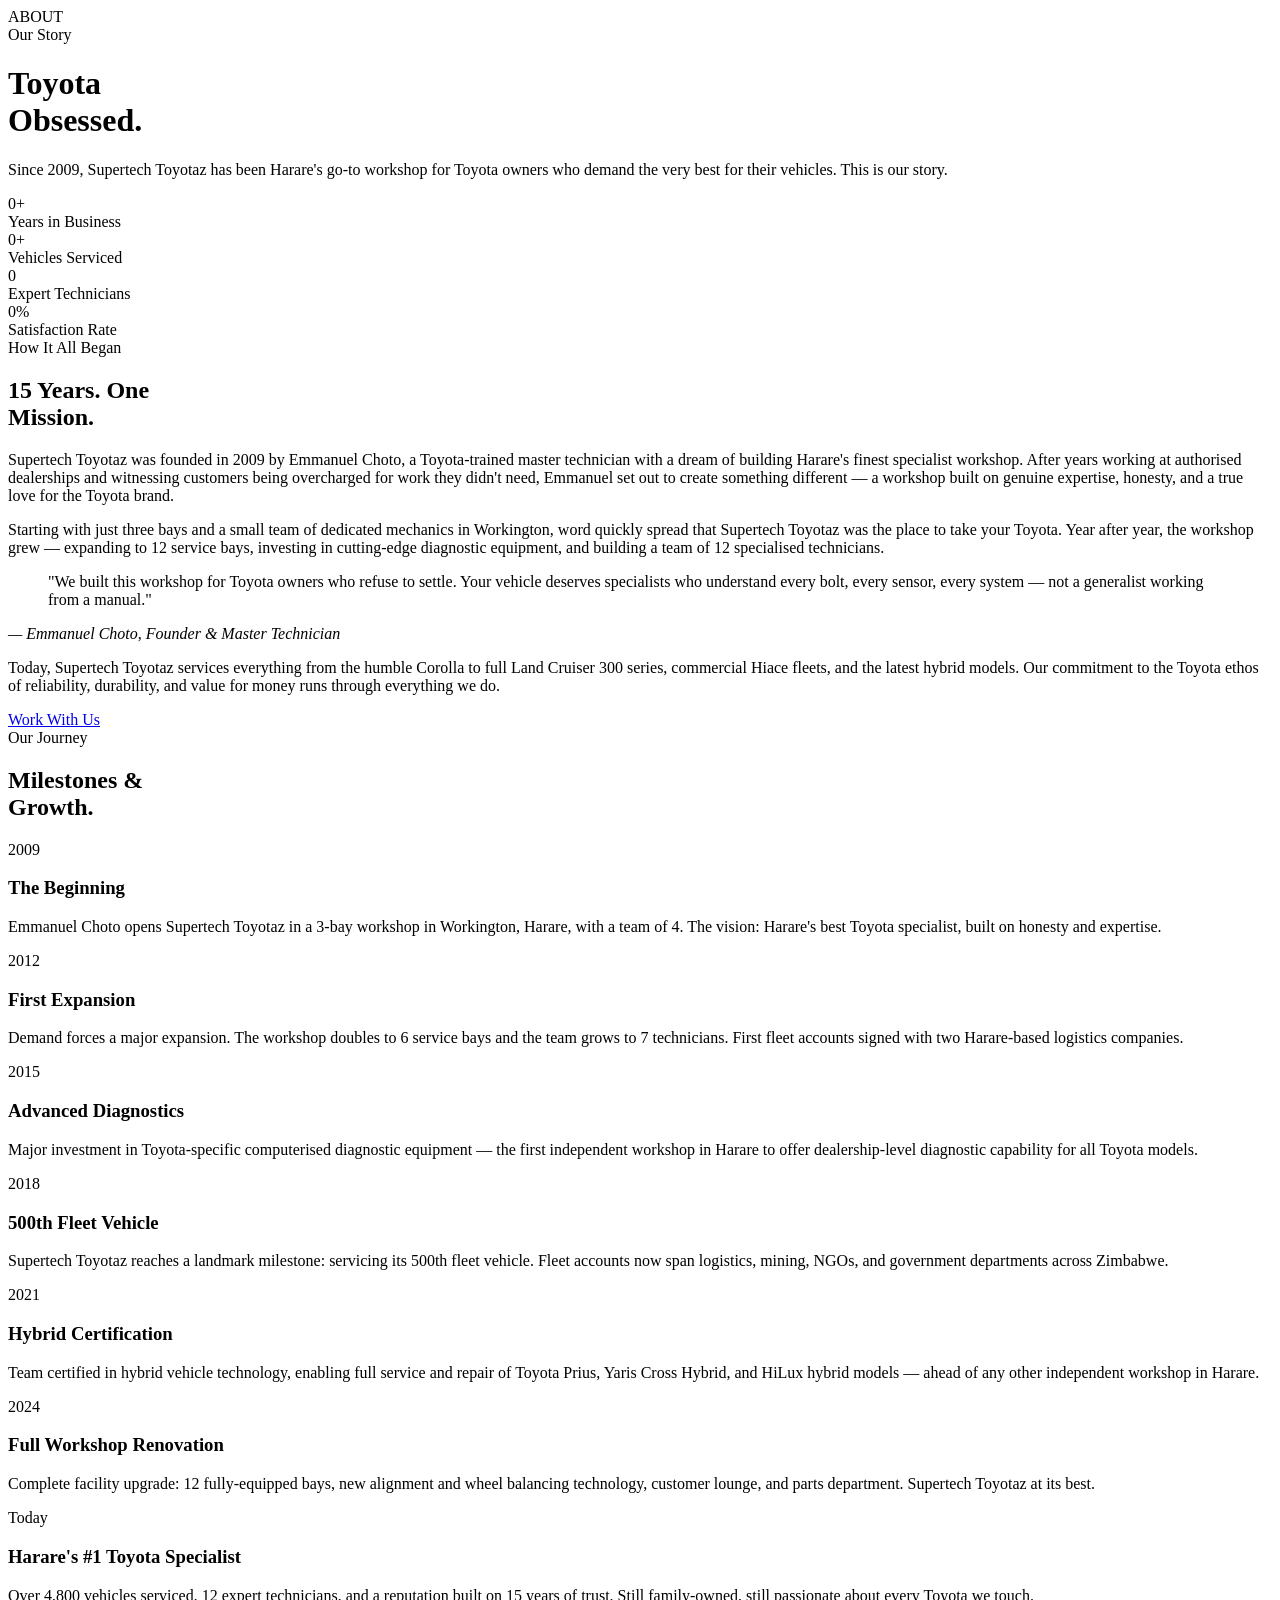
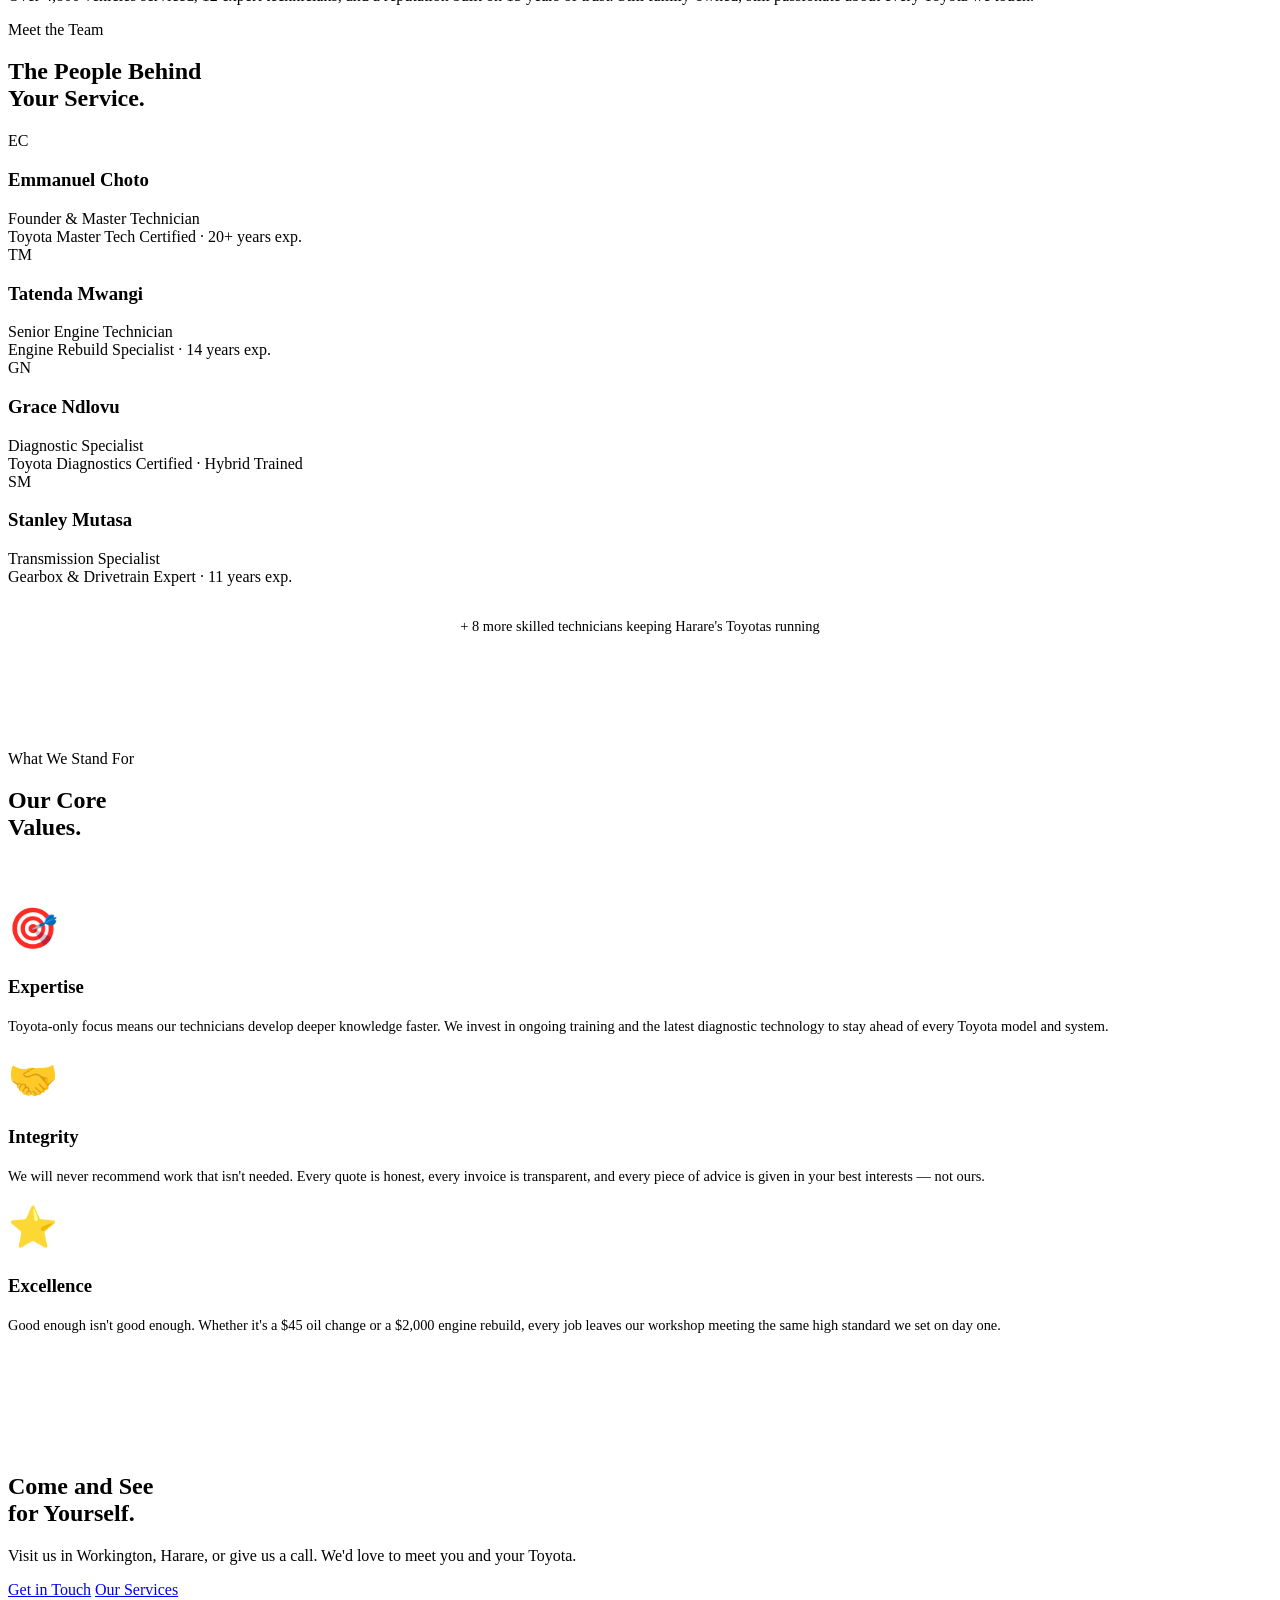
==== about.html @ 41be7090 "feat: Creating the about section" ====
<!DOCTYPE html>
<html lang="en">
<head>
  <meta charset="UTF-8" />
  <meta name="viewport" content="width=device-width, initial-scale=1.0" />
  <meta name="description" content="About Supertech Toyotaz — our story, team, and 15+ years of Toyota expertise in Harare, Zimbabwe." />
  <title>About Us | Supertech Toyotaz — Harare</title>
  <link rel="icon" href="data:image/svg+xml,<svg xmlns='http://www.w3.org/2000/svg' viewBox='0 0 100 100'><text y='.9em' font-size='90'>🔧</text></svg>" />
  <link rel="stylesheet" href="css/global.css" />
  <link rel="stylesheet" href="css/pages.css" />
</head>
<body class="noise">

  <!-- ===== PAGE HERO ===== -->
  <div class="page-hero">
    <div class="bg-text">ABOUT</div>
    <div class="section-label" data-reveal="left"><span>Our Story</span></div>
    <h1 class="h1" data-reveal="up">
      Toyota<br>
      <span style="color:var(--red)">Obsessed.</span>
    </h1>
    <p data-reveal="up" class="delay-2">
      Since 2009, Supertech Toyotaz has been Harare's go-to workshop for Toyota owners who demand the very best for their vehicles. This is our story.
    </p>
  </div>

  <!-- ===== STATS ===== -->
  <section class="stats-section">
    <div class="stats-inner">
      <div class="stat-item" data-reveal="up">
        <div class="number"><span data-count="15">0</span>+</div>
        <div class="label">Years in Business</div>
      </div>
      <div class="stat-item" data-reveal="up" class="delay-1">
        <div class="number"><span data-count="4800">0</span>+</div>
        <div class="label">Vehicles Serviced</div>
      </div>
      <div class="stat-item" data-reveal="up" class="delay-2">
        <div class="number"><span data-count="12">0</span></div>
        <div class="label">Expert Technicians</div>
      </div>
      <div class="stat-item" data-reveal="up" class="delay-3">
        <div class="number"><span data-count="98">0</span>%</div>
        <div class="label">Satisfaction Rate</div>
      </div>
    </div>
  </section>

  <!-- ===== STORY ===== -->
  <section class="story-section">
    <div class="section-label" data-reveal="left"><span>How It All Began</span></div>

    <div class="story-layout">
      <div class="story-visual" data-reveal="scale">
        <div class="story-img-main"></div>
        <div class="story-img-accent"></div>
      </div>

      <div class="story-text">
        <h2 class="h2" data-reveal="up">15 Years. One<br><span style="color:var(--red)">Mission.</span></h2>
        <p data-reveal="up">
          Supertech Toyotaz was founded in 2009 by Emmanuel Choto, a Toyota-trained master technician with a dream of building Harare's finest specialist workshop. After years working at authorised dealerships and witnessing customers being overcharged for work they didn't need, Emmanuel set out to create something different — a workshop built on genuine expertise, honesty, and a true love for the Toyota brand.
        </p>
        <p data-reveal="up" class="delay-1">
          Starting with just three bays and a small team of dedicated mechanics in Workington, word quickly spread that Supertech Toyotaz was the place to take your Toyota. Year after year, the workshop grew — expanding to 12 service bays, investing in cutting-edge diagnostic equipment, and building a team of 12 specialised technicians.
        </p>

        <div class="story-quote" data-reveal="left">
          <blockquote>
            "We built this workshop for Toyota owners who refuse to settle. Your vehicle deserves specialists who understand every bolt, every sensor, every system — not a generalist working from a manual."
          </blockquote>
          <cite>— Emmanuel Choto, Founder & Master Technician</cite>
        </div>

        <p data-reveal="up">
          Today, Supertech Toyotaz services everything from the humble Corolla to full Land Cruiser 300 series, commercial Hiace fleets, and the latest hybrid models. Our commitment to the Toyota ethos of reliability, durability, and value for money runs through everything we do.
        </p>
        <a href="contact.html" class="btn btn-primary btn-arrow" data-reveal="up" style="margin-top:1rem">Work With Us</a>
      </div>
    </div>
  </section>

  <!-- ===== TIMELINE ===== -->
  <section class="timeline-section">
    <div class="timeline-inner">
      <div class="section-label" data-reveal="left"><span>Our Journey</span></div>
      <h2 class="h2" data-reveal="up">Milestones &<br><span style="color:var(--red)">Growth.</span></h2>

      <div class="timeline">
        <div class="timeline-item">
          <div class="timeline-year">2009</div>
          <h3>The Beginning</h3>
          <p>Emmanuel Choto opens Supertech Toyotaz in a 3-bay workshop in Workington, Harare, with a team of 4. The vision: Harare's best Toyota specialist, built on honesty and expertise.</p>
        </div>
        <div class="timeline-item">
          <div class="timeline-year">2012</div>
          <h3>First Expansion</h3>
          <p>Demand forces a major expansion. The workshop doubles to 6 service bays and the team grows to 7 technicians. First fleet accounts signed with two Harare-based logistics companies.</p>
        </div>
        <div class="timeline-item">
          <div class="timeline-year">2015</div>
          <h3>Advanced Diagnostics</h3>
          <p>Major investment in Toyota-specific computerised diagnostic equipment — the first independent workshop in Harare to offer dealership-level diagnostic capability for all Toyota models.</p>
        </div>
        <div class="timeline-item">
          <div class="timeline-year">2018</div>
          <h3>500th Fleet Vehicle</h3>
          <p>Supertech Toyotaz reaches a landmark milestone: servicing its 500th fleet vehicle. Fleet accounts now span logistics, mining, NGOs, and government departments across Zimbabwe.</p>
        </div>
        <div class="timeline-item">
          <div class="timeline-year">2021</div>
          <h3>Hybrid Certification</h3>
          <p>Team certified in hybrid vehicle technology, enabling full service and repair of Toyota Prius, Yaris Cross Hybrid, and HiLux hybrid models — ahead of any other independent workshop in Harare.</p>
        </div>
        <div class="timeline-item">
          <div class="timeline-year">2024</div>
          <h3>Full Workshop Renovation</h3>
          <p>Complete facility upgrade: 12 fully-equipped bays, new alignment and wheel balancing technology, customer lounge, and parts department. Supertech Toyotaz at its best.</p>
        </div>
        <div class="timeline-item">
          <div class="timeline-year">Today</div>
          <h3>Harare's #1 Toyota Specialist</h3>
          <p>Over 4,800 vehicles serviced, 12 expert technicians, and a reputation built on 15 years of trust. Still family-owned, still passionate about every Toyota we touch.</p>
        </div>
      </div>
    </div>
  </section>

  <!-- ===== TEAM ===== -->
  <section class="team-section">
    <div class="section-label" data-reveal="left"><span>Meet the Team</span></div>
    <h2 class="h2" data-reveal="up">The People Behind<br><span style="color:var(--red)">Your Service.</span></h2>

    <div class="team-grid">
      <div class="team-card" data-reveal="up">
        <div class="team-photo">
          <div class="team-placeholder">EC</div>
        </div>
        <div class="team-info">
          <h3>Emmanuel Choto</h3>
          <div class="role">Founder & Master Technician</div>
          <div class="certs">Toyota Master Tech Certified · 20+ years exp.</div>
        </div>
      </div>
      <div class="team-card" data-reveal="up" class="delay-1">
        <div class="team-photo">
          <div class="team-placeholder">TM</div>
        </div>
        <div class="team-info">
          <h3>Tatenda Mwangi</h3>
          <div class="role">Senior Engine Technician</div>
          <div class="certs">Engine Rebuild Specialist · 14 years exp.</div>
        </div>
      </div>
      <div class="team-card" data-reveal="up" class="delay-2">
        <div class="team-photo">
          <div class="team-placeholder">GN</div>
        </div>
        <div class="team-info">
          <h3>Grace Ndlovu</h3>
          <div class="role">Diagnostic Specialist</div>
          <div class="certs">Toyota Diagnostics Certified · Hybrid Trained</div>
        </div>
      </div>
      <div class="team-card" data-reveal="up" class="delay-3">
        <div class="team-photo">
          <div class="team-placeholder">SM</div>
        </div>
        <div class="team-info">
          <h3>Stanley Mutasa</h3>
          <div class="role">Transmission Specialist</div>
          <div class="certs">Gearbox & Drivetrain Expert · 11 years exp.</div>
        </div>
      </div>
    </div>
    <p style="color:var(--grey);text-align:center;margin-top:2rem;font-size:0.9rem">+ 8 more skilled technicians keeping Harare's Toyotas running</p>
  </section>

  <!-- ===== VALUES ===== -->
  <section style="background:var(--dark-2);padding:100px 0">
    <div style="max-width:var(--max-w);margin:0 auto;padding:0 var(--gutter)">
      <div class="section-label" data-reveal="left"><span>What We Stand For</span></div>
      <h2 class="h2" data-reveal="up">Our Core<br><span style="color:var(--red)">Values.</span></h2>
      <div class="grid-3" style="margin-top:4rem">
        <div class="card" data-reveal="up">
          <div style="font-size:2.5rem;margin-bottom:1.5rem">🎯</div>
          <h3 class="h3" style="margin-bottom:1rem">Expertise</h3>
          <p style="color:var(--grey);font-size:0.9rem;line-height:1.8">Toyota-only focus means our technicians develop deeper knowledge faster. We invest in ongoing training and the latest diagnostic technology to stay ahead of every Toyota model and system.</p>
        </div>
        <div class="card" data-reveal="up" class="delay-1">
          <div style="font-size:2.5rem;margin-bottom:1.5rem">🤝</div>
          <h3 class="h3" style="margin-bottom:1rem">Integrity</h3>
          <p style="color:var(--grey);font-size:0.9rem;line-height:1.8">We will never recommend work that isn't needed. Every quote is honest, every invoice is transparent, and every piece of advice is given in your best interests — not ours.</p>
        </div>
        <div class="card" data-reveal="up" class="delay-2">
          <div style="font-size:2.5rem;margin-bottom:1.5rem">⭐</div>
          <h3 class="h3" style="margin-bottom:1rem">Excellence</h3>
          <p style="color:var(--grey);font-size:0.9rem;line-height:1.8">Good enough isn't good enough. Whether it's a $45 oil change or a $2,000 engine rebuild, every job leaves our workshop meeting the same high standard we set on day one.</p>
        </div>
      </div>
    </div>
  </section>

  <!-- ===== CTA ===== -->
  <section class="cta-banner">
    <h2>Come and See<br>for Yourself.</h2>
    <p>Visit us in Workington, Harare, or give us a call. We'd love to meet you and your Toyota.</p>
    <div class="cta-btns">
      <a href="contact.html" class="btn btn-dark btn-arrow">Get in Touch</a>
      <a href="services.html" class="btn btn-outline">Our Services</a>
    </div>
  </section>

  <script src="js/global.js"></script>
  <script src="js/pages.js"></script>
  <script>document.addEventListener('DOMContentLoaded', () => STPAGES.initAboutPage());</script>
</body>
</html>
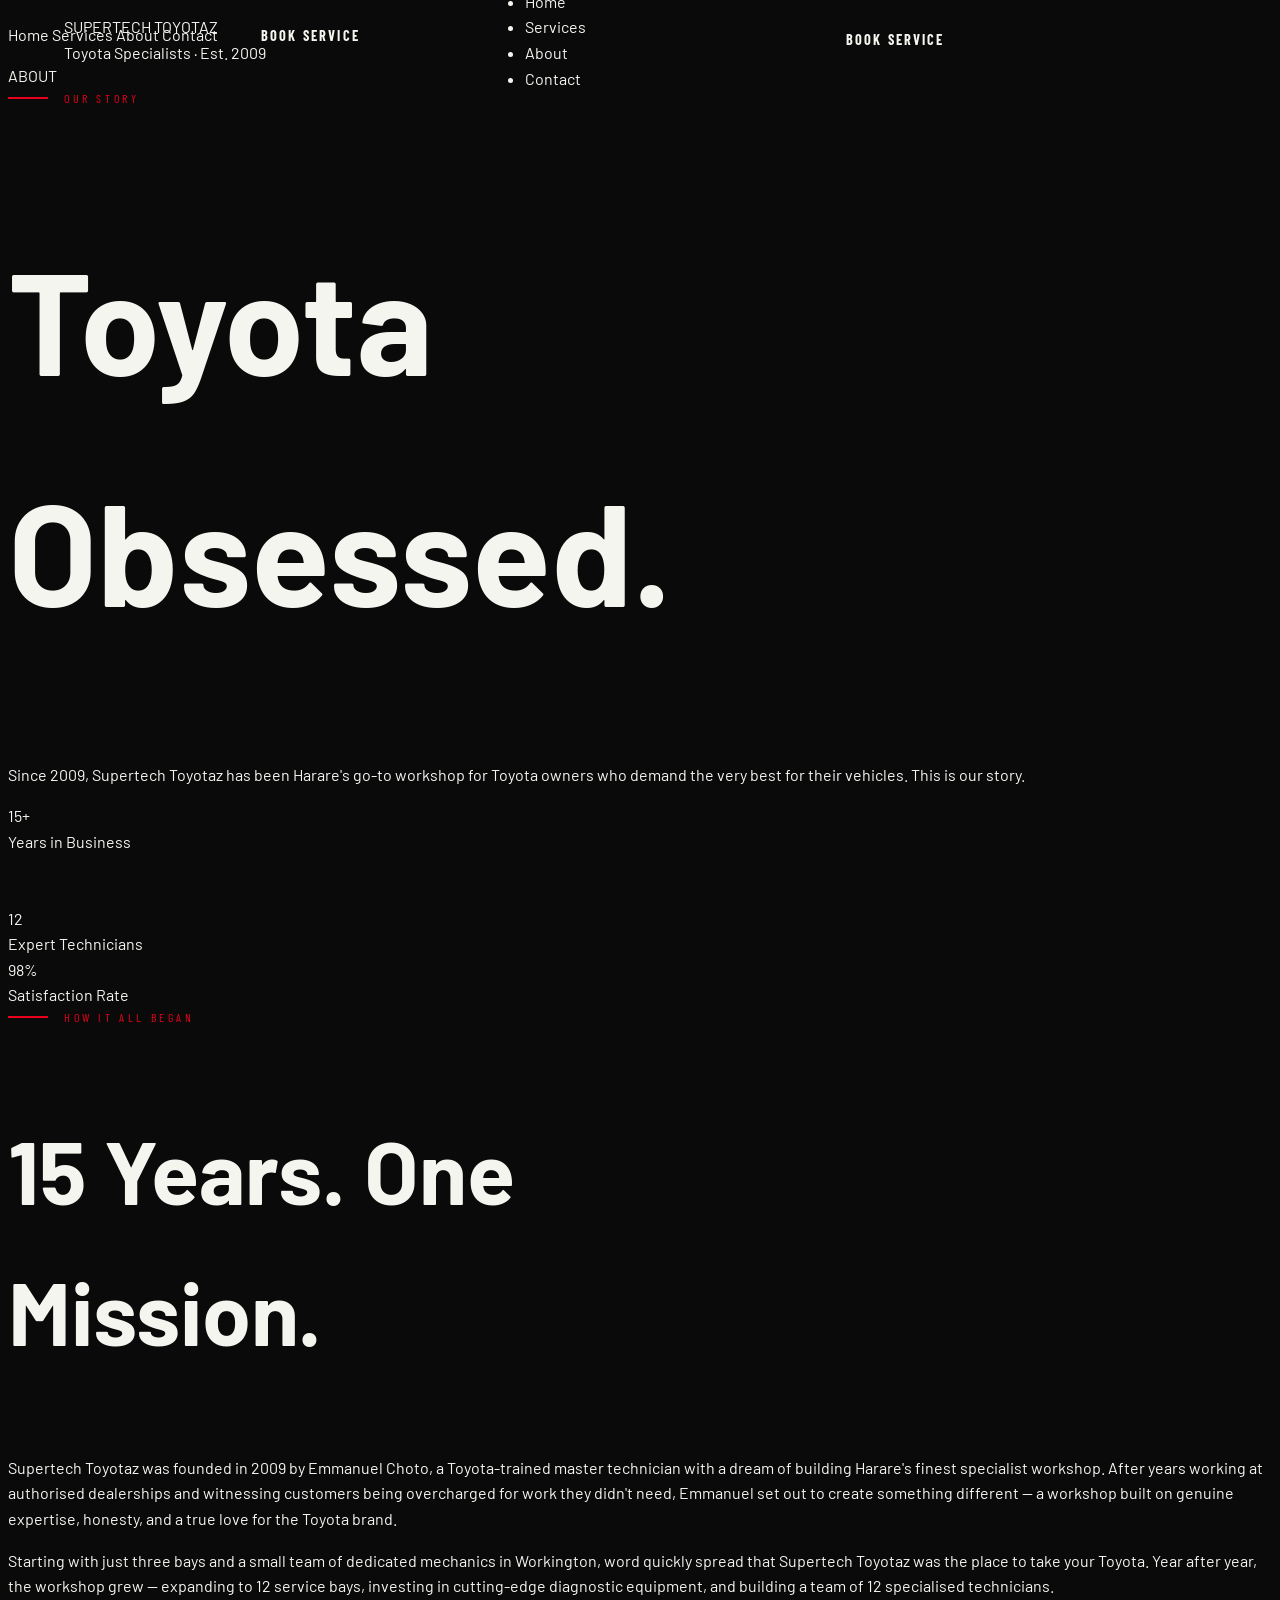
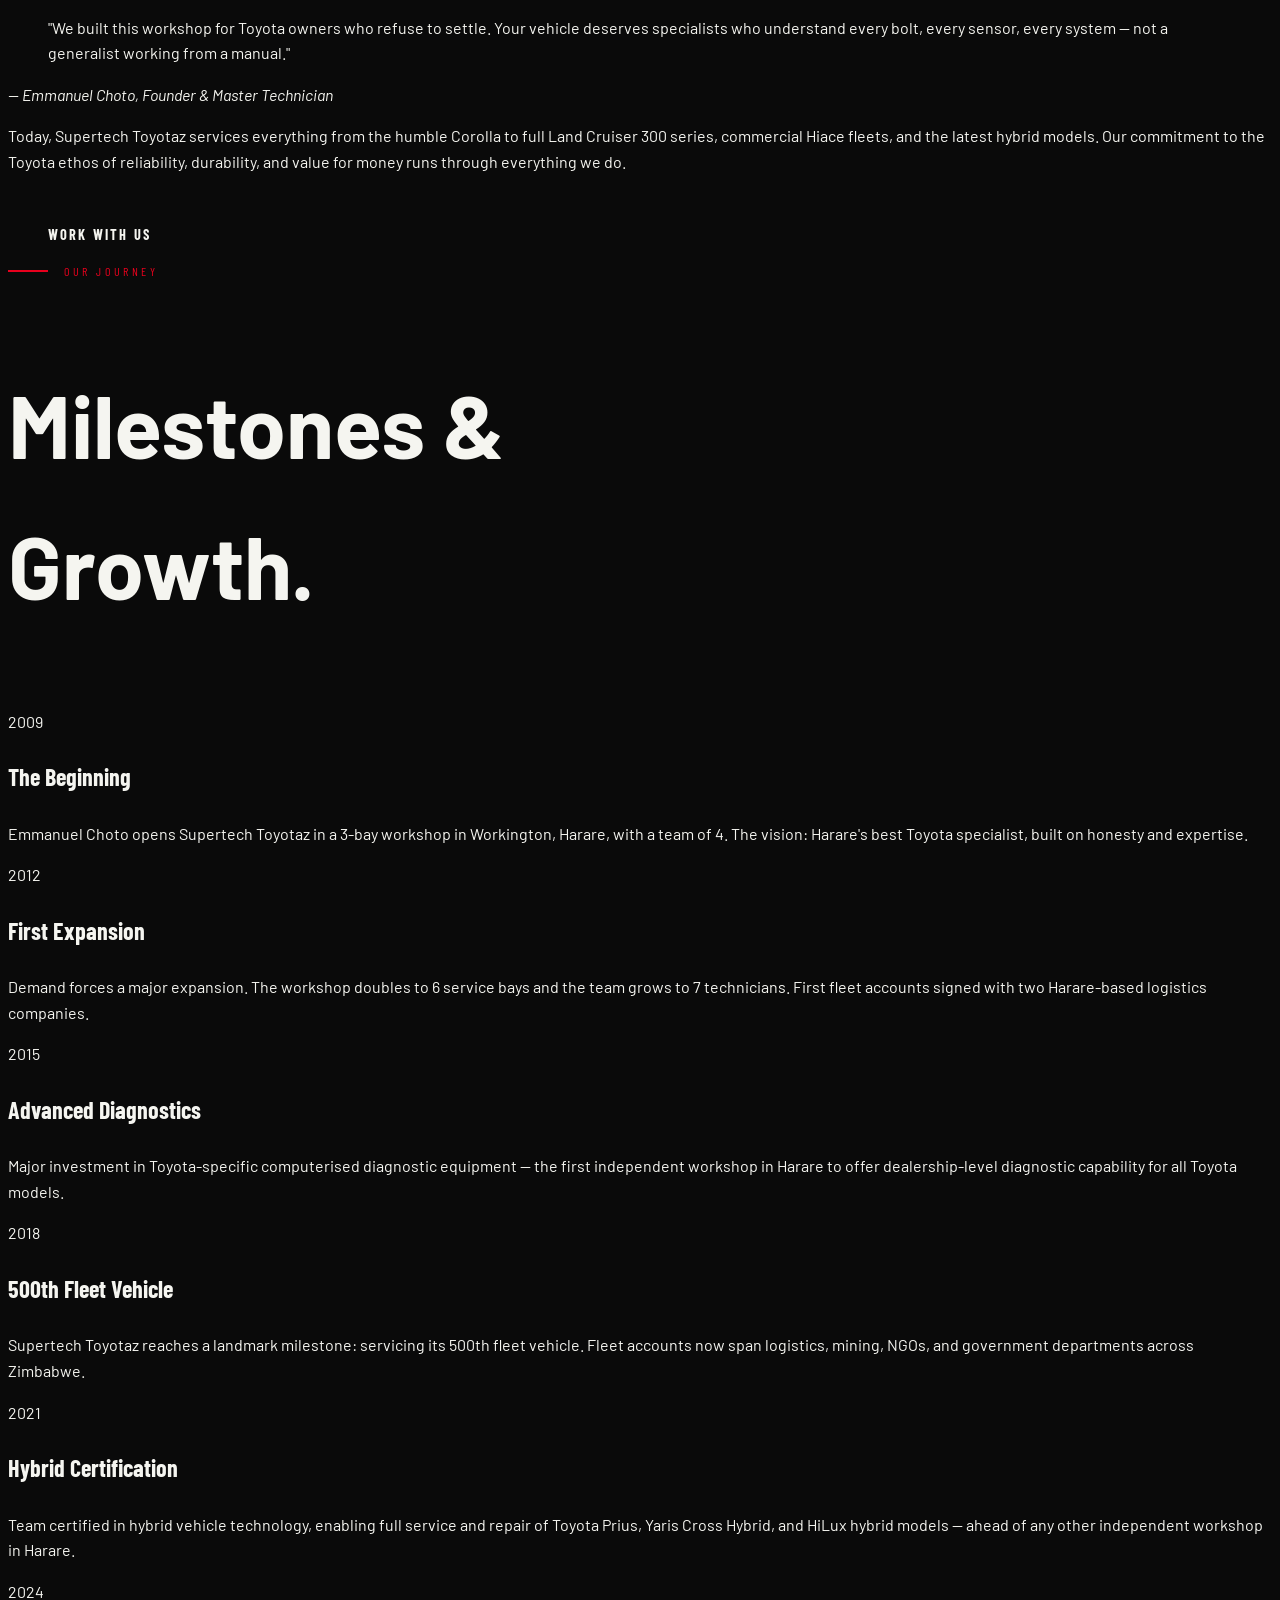
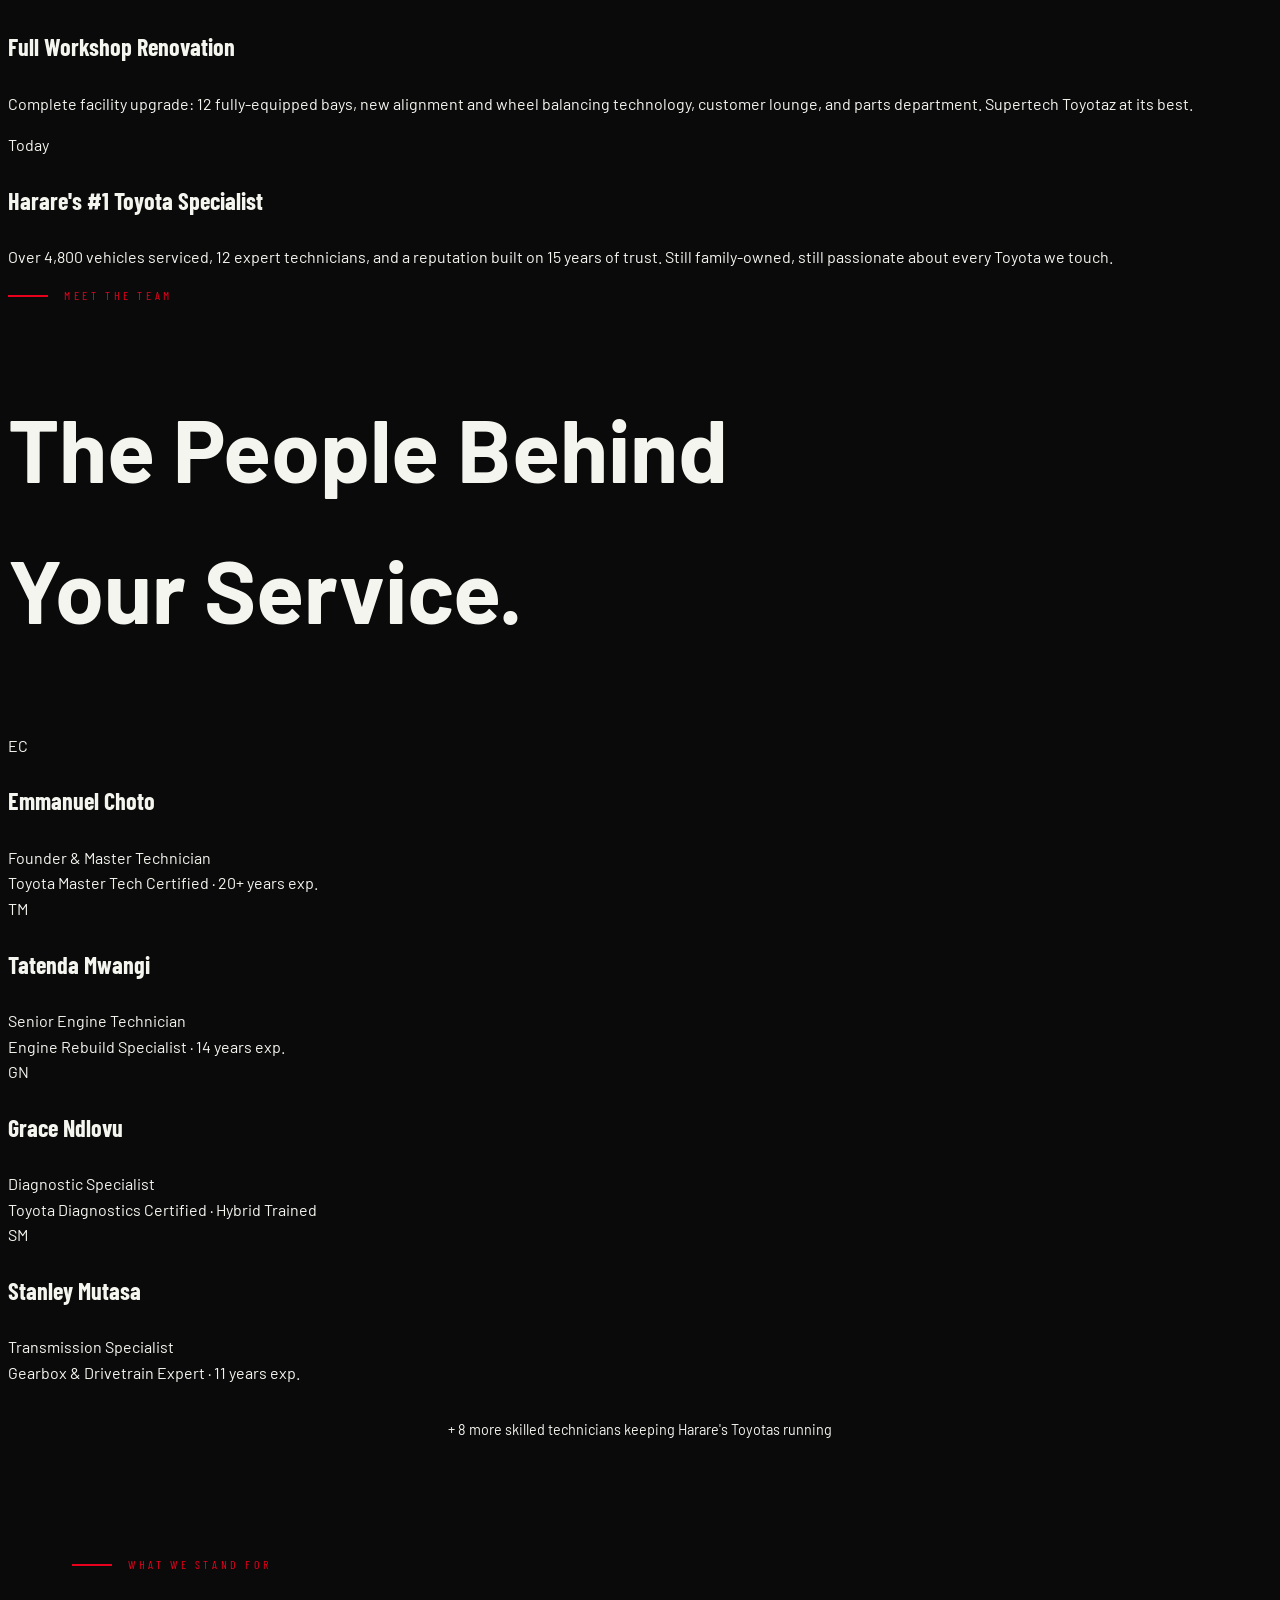
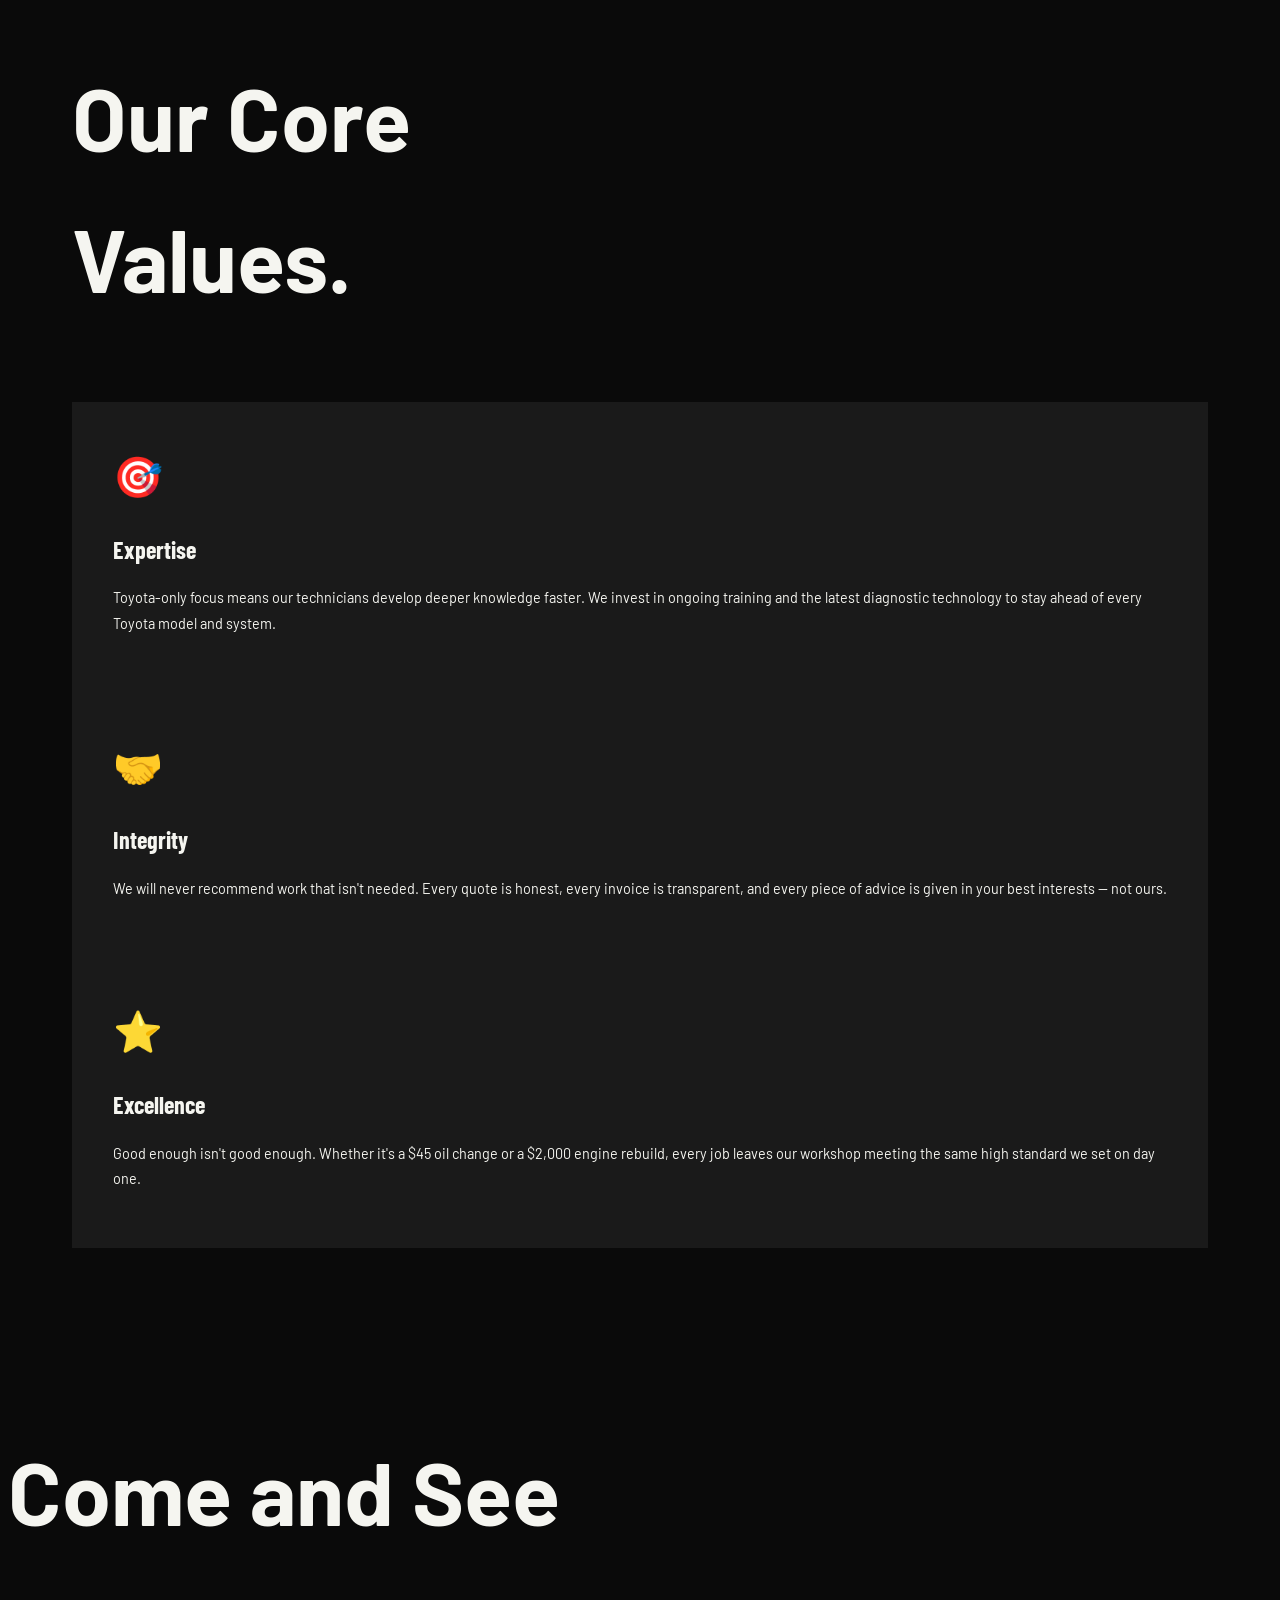
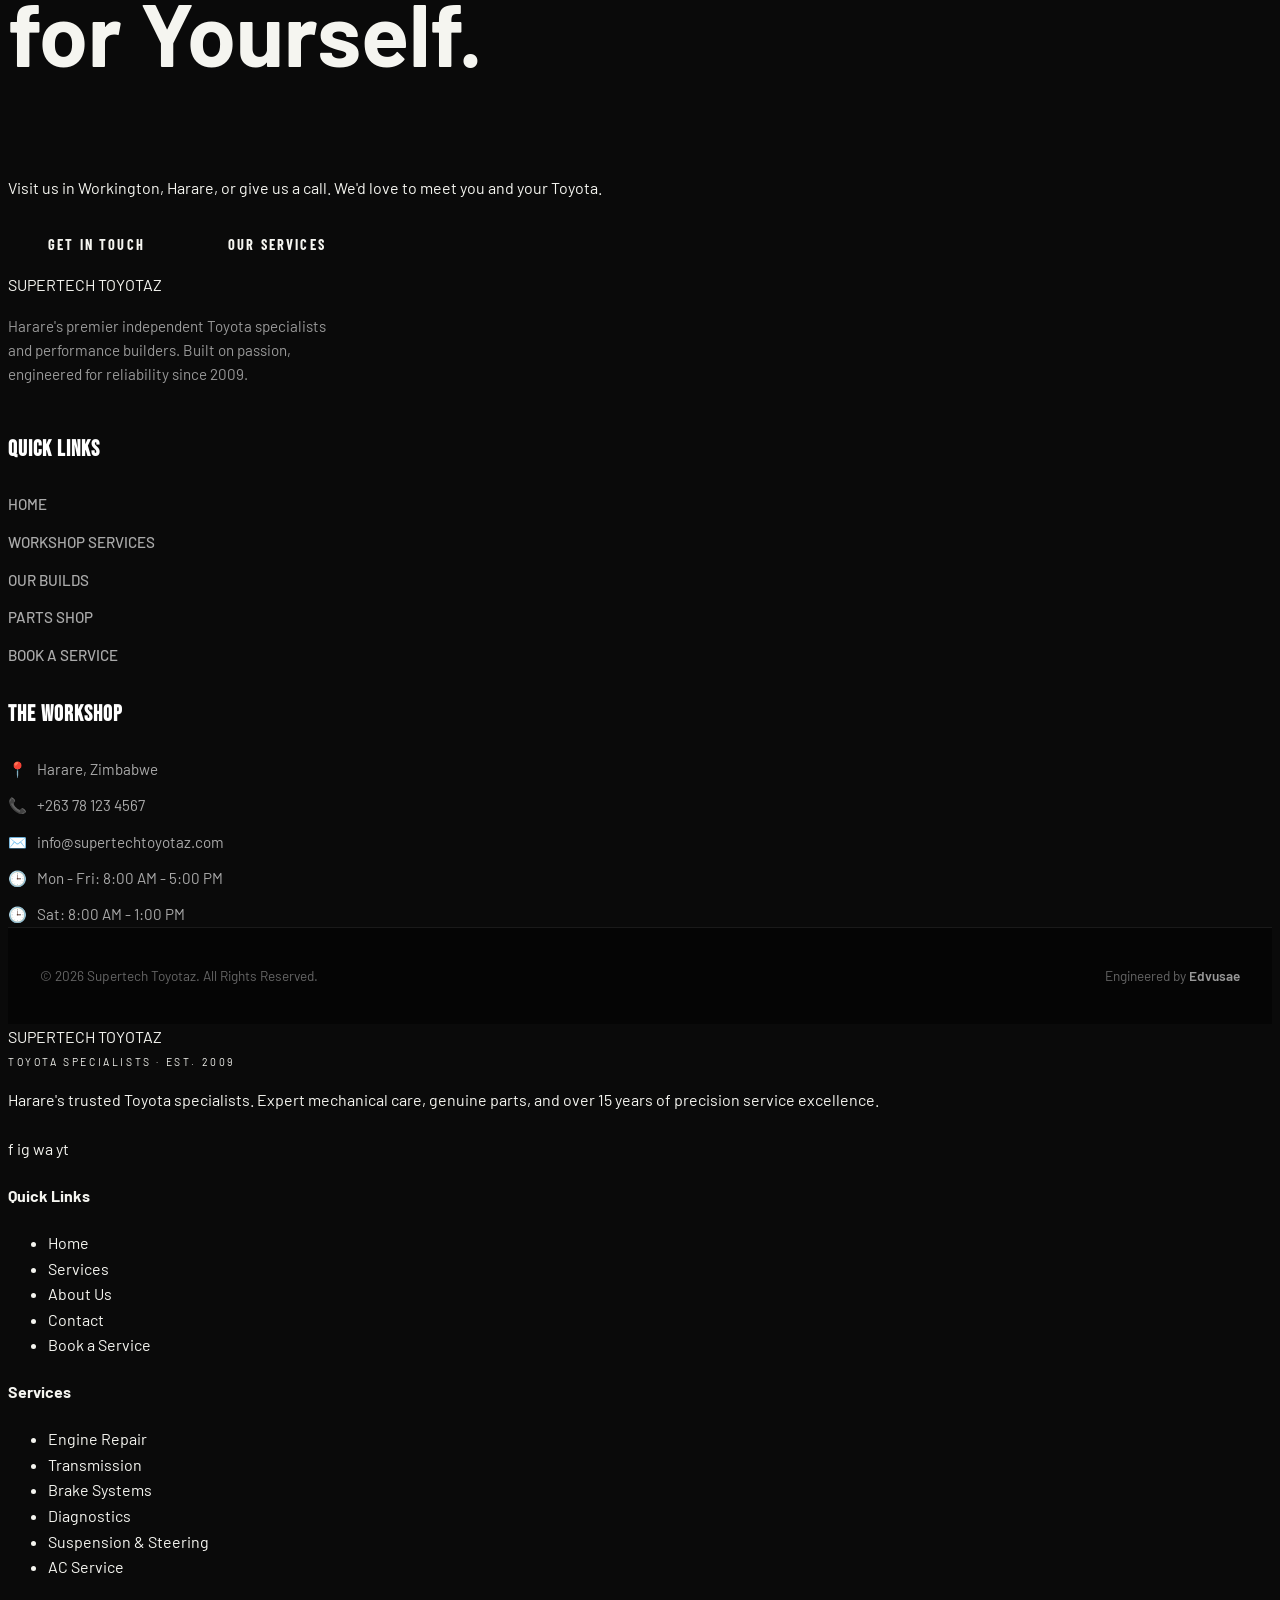
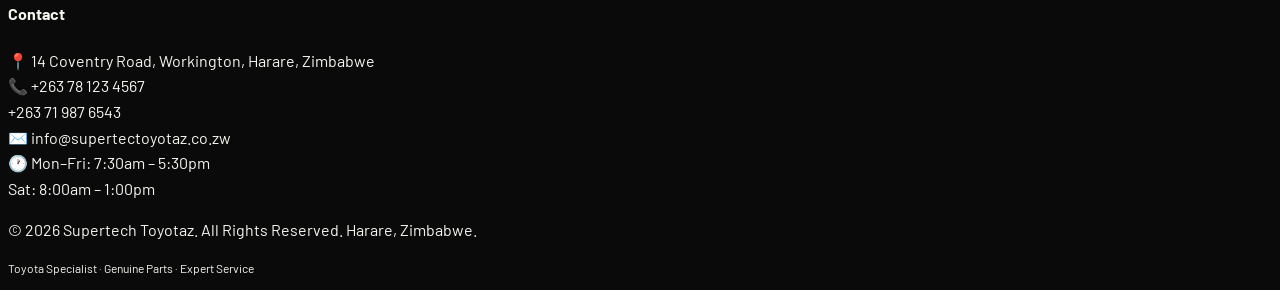
==== commit 3db08376: "feat: Updating the footer for the about page" ====
--- a/about.html
+++ b/about.html
@@ -211,6 +211,52 @@
     </div>
   </section>
 
+    <!-- Column 1: Brand & Bio -->
+    <div class="footer__col">
+      <a href="index.html" class="footer__logo">
+        <span class="logo-text">SUPERTECH</span>
+        <span class="logo-sub">TOYOTAZ</span>
+      </a>
+      <p class="footer__description">
+        Harare's premier independent Toyota specialists and performance builders. Built on passion, engineered for reliability since 2009.
+      </p>
+    </div>
+
+    <!-- Column 2: Quick Links Navigation -->
+    <div class="footer__col">
+      <h4 class="footer__title">Quick Links</h4>
+      <ul class="footer__links">
+        <li><a href="index.html">Home</a></li>
+        <li><a href="services.html">Workshop Services</a></li>
+        <li><a href="builds.html">Our Builds</a></li>
+        <li><a href="parts.html">Parts Shop</a></li>
+        <li><a href="contact.html">Book a Service</a></li>
+      </ul>
+    </div>
+
+    <!-- Column 3: Contact & Hours -->
+    <div class="footer__col">
+      <h4 class="footer__title">The Workshop</h4>
+      <ul class="footer__info">
+        <li><span class="icon">📍</span> Harare, Zimbabwe</li>
+        <li><span class="icon">📞</span> +263 78 123 4567</li>
+        <li><span class="icon">✉️</span> info@supertechtoyotaz.com</li>
+        <li><span class="icon">🕒</span> Mon - Fri: 8:00 AM - 5:00 PM</li>
+        <li><span class="icon">🕒</span> Sat: 8:00 AM - 1:00 PM</li>
+      </ul>
+    </div>
+
+  </div>
+
+  <!-- Bottom Bar (Copyright) -->
+  <div class="footer__bottom">
+    <div class="footer__bottom-container">
+      <p>&copy; 2026 Supertech Toyotaz. All Rights Reserved.</p>
+      <p>Engineered by <a href="#" class="footer__dev-link">Edvusae</a></p>
+    </div>
+  </div>
+</footer>
+
   <script src="js/global.js"></script>
   <script src="js/pages.js"></script>
   <script>document.addEventListener('DOMContentLoaded', () => STPAGES.initAboutPage());</script>
--- a/css/global.css
+++ b/css/global.css
@@ -0,0 +1,419 @@
+/* =============================================
+   SUPERTECH TOYOTAZ — GLOBAL STYLES
+   Refactored: Modern Industrial Precision
+   ============================================= */
+
+@import url('https://fonts.googleapis.com/css2?family=Bebas+Neue&family=Barlow:ital,wght@0,300;0,400;0,500;0,600;0,700;1,300&family=Barlow+Condensed:wght@400;600;700&display=swap');
+
+/* ---- 1. DESIGN TOKENS ---- */
+:root {
+  /* Brand Colors */
+  --clr-red:       #E8001D;
+  --clr-red-rgb:   232, 0, 29; /* For translucent variations */
+  --clr-red-dark:  #A8001A;
+  --clr-black:     #0A0A0A;
+  --clr-dark-1:    #111111;
+  --clr-dark-2:    #1A1A1A;
+  --clr-grey:      #888888;
+  --clr-white:     #F5F5F0;
+
+  /* Typography */
+  --ff-display: 'Bebas Neue', sans-serif;
+  --ff-cond:    'Barlow Condensed', sans-serif;
+  --ff-body:    'Barlow', sans-serif;
+
+  /* Layout */
+  --nav-h:   80px;
+  --max-w:   1280px;
+  --gutter:  clamp(1.5rem, 5vw, 4rem);
+  
+  /* Shared Transitions */
+  --ease: cubic-bezier(0.25, 0.46, 0.45, 0.94);
+  --ts-fast: 0.2s var(--ease);
+  --ts-base: 0.4s var(--ease);
+}
+
+/* ---- 2. MODERN RESET & BASE ---- */
+*, *::before, *::after { box-sizing: border-box; }
+
+:where(html) {
+  scroll-behavior: smooth;
+  font-size: 16px;
+}
+
+/* Strip browser default bullet layouts */
+.nav__menu {
+  display: flex;             /* Forces links onto a clean horizontal line */
+  align-items: center;       /* Centers links vertically */
+  gap: 2.5rem;               /* Adds uniform space between menu items */
+  list-style: none;          /* THE FIX: Removes the bullet points entirely */
+  margin: 0;
+  padding: 0;
+}
+
+/* Ensure individual wrapper line items don't add hidden padding */
+.nav__menu li {
+  list-style-type: none;     /* Double safety block to kill bullets */
+  margin: 0;
+  padding: 0;
+}
+
+/* Setup structural flex grid rules for the entire bar container */
+.nav__container {
+  width: 100%;
+  max-width: 1400px;
+  margin: 0 auto;
+  padding: 0 2rem;
+  display: flex;
+  justify-content: space-between; /* Pushes Logo to left, Menu to middle, CTA to right */
+  align-items: center;
+}
+
+/* Quick styles for the layout matching image_ee319d */
+.nav__phone {
+  font-family: 'Barlow Condensed', sans-serif;
+  color: #fff;
+  text-decoration: none;
+  font-weight: 700;
+  font-size: 1.2rem;
+  margin-right: 1.5rem;
+}
+
+/* ---- SITE FOOTER STYLES ---- */
+.site-footer {
+  background: #0a0a0a;
+  color: #fff;
+  padding: 4rem 0 0 0;
+  border-top: 3px solid #E8001D; /* Clean red accent line on top */
+  font-family: 'Barlow Condensed', sans-serif;
+  letter-spacing: 0.05em;
+}
+
+.footer__container {
+  max-width: 1400px;
+  margin: 0 auto;
+  padding: 0 2rem 3rem 2rem;
+  display: grid;
+  grid-template-columns: 2fr 1fr 1fr; /* Brand gets more room */
+  gap: 3rem;
+}
+
+/* Column General Styling */
+.footer__col {
+  display: flex;
+  flex-direction: column;
+}
+
+.footer__title {
+  font-family: 'Bebas Neue', sans-serif;
+  font-size: 1.4rem;
+  color: #fff;
+  text-transform: uppercase;
+  margin-bottom: 1.5rem;
+  letter-spacing: 1px;
+}
+
+/* Description Text */
+.footer__description {
+  color: #999;
+  font-size: 0.95rem;
+  line-height: 1.6;
+  margin-top: 1rem;
+  max-width: 320px;
+}
+
+/* Lists Reset */
+.footer__links, 
+.footer__info {
+  list-style: none;
+  padding: 0;
+  margin: 0;
+  display: flex;
+  flex-direction: column;
+  gap: 0.75rem;
+}
+
+/* Links Styling */
+.footer__links a {
+  color: #aaa;
+  text-decoration: none;
+  font-weight: 500;
+  font-size: 0.95rem;
+  text-transform: uppercase;
+  transition: color 0.2s ease, padding-left 0.2s ease;
+}
+
+.footer__links a:hover {
+  color: #E8001D;
+  padding-left: 5px; /* Subtle kinetic slide out on hover */
+}
+
+/* Contact Info Items */
+.footer__info li {
+  color: #aaa;
+  font-size: 0.95rem;
+  display: flex;
+  align-items: center;
+  gap: 10px;
+}
+
+.footer__info .icon {
+  color: #E8001D;
+}
+
+/* Bottom Copyright Strip */
+.footer__bottom {
+  background: #050505;
+  border-top: 1px solid #1a1a1a;
+  padding: 1.5rem 0;
+  color: #666;
+  font-size: 0.85rem;
+}
+
+.footer__bottom-container {
+  max-width: 1400px;
+  margin: 0 auto;
+  padding: 0 2rem;
+  display: flex;
+  justify-content: space-between;
+  align-items: center;
+}
+
+.footer__dev-link {
+  color: #999;
+  text-decoration: none;
+  font-weight: 600;
+}
+
+.footer__dev-link:hover {
+  color: #E8001D;
+}
+
+/* Responsive Breakpoint for Mobile/Tablets */
+@media (max-width: 900px) {
+  .footer__container {
+    grid-template-columns: 1fr; /* Stacks column by column */
+    gap: 2.5rem;
+  }
+  
+  .footer__bottom-container {
+    flex-direction: column;
+    gap: 0.5rem;
+    text-align: center;
+  }
+}
+
+body {
+  background: var(--clr-black);
+  color: var(--clr-white);
+  font-family: var(--ff-body);
+  line-height: 1.6;
+  overflow-x: hidden;
+  cursor: none; /* Hide default for custom cursor */
+}
+
+:where(a) { color: inherit; text-decoration: none; display: inline-block; }
+:where(img) { display: block; max-width: 100%; height: auto; object-fit: cover; }
+:where(button) { cursor: none; border: none; background: none; font-family: inherit; }
+
+/* ---- 3. CUSTOM CURSOR (Performance Optimized) ---- */
+.cursor-wrapper {
+  position: fixed;
+  top: 0; left: 0;
+  pointer-events: none;
+  z-index: 9999;
+}
+
+.cursor-dot {
+  width: 12px; height: 12px;
+  background: var(--clr-red);
+  border-radius: 50%;
+  mix-blend-mode: difference;
+  transition: transform var(--ts-fast);
+}
+
+.cursor-outline {
+  width: 40px; height: 40px;
+  border: 1px solid rgba(var(--clr-red-rgb), 0.4);
+  border-radius: 50%;
+  margin: -14px 0 0 -14px; /* Offset to center */
+  transition: all var(--ts-base);
+}
+
+/* Cursor Interaction States */
+body:has(a:hover, button:hover) .cursor-dot { transform: scale(3); background: var(--clr-white); }
+body:has(a:hover, button:hover) .cursor-outline { opacity: 0; }
+
+/* ---- 4. NAVIGATION COMPONENT ---- */
+.nav {
+  position: fixed;
+  inset: 0 0 auto 0;
+  height: var(--nav-h);
+  z-index: 1000;
+  display: flex;
+  align-items: center;
+  justify-content: space-between;
+  padding: 0 var(--gutter);
+  transition: background var(--ts-base), backdrop-filter var(--ts-base);
+}
+
+.nav--scrolled {
+  background: rgba(10, 10, 10, 0.85);
+  border-bottom: 1px solid rgba(var(--clr-red-rgb), 0.2);
+  backdrop-filter: blur(15px);
+}
+
+.nav__logo {
+  display: flex; flex-direction: column; line-height: 1;
+}
+
+.nav__logo .brand {
+  font-family: var(--ff-display);
+  font-size: 1.8rem;
+  letter-spacing: 0.05em;
+}
+
+.nav__logo span { color: var(--clr-red); }
+
+.nav__links {
+  display: flex; gap: clamp(1rem, 3vw, 2.5rem); align-items: center;
+}
+
+.nav__link {
+  font-family: var(--ff-cond);
+  font-size: 0.85rem;
+  letter-spacing: 0.15em;
+  text-transform: uppercase;
+  color: var(--clr-grey);
+  position: relative;
+  transition: color var(--ts-fast);
+}
+
+.nav__link:hover, .nav__link.is-active { color: var(--clr-white); }
+
+.nav__link::after {
+  content: '';
+  position: absolute;
+  inset: auto 0 -4px 0;
+  height: 2px;
+  background: var(--clr-red);
+  transform: scaleX(0);
+  transition: transform var(--ts-fast);
+}
+
+.nav__link:hover::after, .nav__link.is-active::after { transform: scaleX(1); }
+
+/* ---- 5. HEADINGS & TYPOGRAPHY ---- */
+.text-display {
+  font-family: var(--ff-display);
+  text-transform: uppercase;
+  line-height: 0.9;
+}
+
+h1, .h1 { font-size: clamp(4rem, 12vw, 9rem); }
+h2, .h2 { font-size: clamp(2.5rem, 8vw, 5.5rem); }
+h3, .h3 { font-family: var(--ff-cond); font-size: 1.5rem; font-weight: 700; }
+
+.section-label {
+  display: flex; align-items: center; gap: 1rem;
+  font-family: var(--ff-cond);
+  font-size: 0.75rem;
+  letter-spacing: 0.3em;
+  color: var(--clr-red);
+  text-transform: uppercase;
+}
+
+.section-label::before {
+  content: ''; width: 40px; height: 2px; background: currentColor;
+}
+
+/* ---- 6. BUTTON SYSTEM ---- */
+.btn {
+  display: inline-flex;
+  align-items: center;
+  gap: 1rem;
+  padding: 1rem 2.5rem;
+  font-family: var(--ff-cond);
+  font-size: 0.9rem;
+  font-weight: 700;
+  letter-spacing: 0.15em;
+  text-transform: uppercase;
+  border-radius: 0; /* Industrial feel */
+  transition: all var(--ts-fast);
+}
+
+.btn--primary {
+  background: var(--clr-red);
+  color: var(--clr-white);
+}
+
+.btn--primary:hover {
+  background: var(--clr-red-dark);
+  transform: skewX(-5deg); /* Bold industrial motion */
+}
+
+.btn--outline {
+  border: 2px solid var(--clr-white);
+  color: var(--clr-white);
+}
+
+.btn--outline:hover {
+  background: var(--clr-white);
+  color: var(--clr-black);
+}
+
+/* ---- 7. UTILITIES & GRIDS ---- */
+.section {
+  padding-block: clamp(4rem, 10vw, 8rem);
+  padding-inline: var(--gutter);
+  max-width: var(--max-w);
+  margin-inline: auto;
+}
+
+.grid {
+  display: grid;
+  gap: 2rem;
+}
+
+@media (min-width: 768px) {
+  .grid--2 { grid-template-columns: repeat(2, 1fr); }
+  .grid--3 { grid-template-columns: repeat(3, 1fr); }
+  .grid--4 { grid-template-columns: repeat(4, 1fr); }
+}
+
+/* Industrial Card */
+.card {
+  background: var(--clr-dark-2);
+  padding: 2.5rem;
+  border: 1px solid transparent;
+  transition: var(--ts-base);
+}
+
+.card:hover {
+  border-color: rgba(var(--clr-red-rgb), 0.5);
+  background: var(--clr-dark-1);
+}
+
+/* ---- 8. OVERLAYS & TEXTURES ---- */
+.noise-overlay {
+  position: fixed; inset: 0;
+  background-image: url("data:image/svg+xml,%3Csvg viewBox='0 0 200 200' xmlns='http://www.w3.org/2000/svg'%3E%3Cfilter id='n'%3E%3CfeTurbulence type='fractalNoise' baseFrequency='0.65' numOctaves='3' stitchTiles='stitch'/%3E%3C/filter%3E%3Crect width='100%25' height='100%25' filter='url(%23n)' opacity='0.05'/%3E%3C/svg%3E");
+  pointer-events: none;
+  z-index: 9998;
+}
+
+/* ---- 9. RESPONSIVE ADJUSTMENTS ---- */
+@media (max-width: 768px) {
+  body { cursor: auto; }
+  .cursor-wrapper { display: none; }
+  
+  .nav__links { display: none; }
+  
+  .nav__hamburger {
+    display: flex; flex-direction: column; gap: 6px;
+  }
+  
+  .nav__hamburger span {
+    width: 30px; height: 2px; background: var(--clr-white);
+  }
+}
--- a/css/pages.css
+++ b/css/pages.css
@@ -0,0 +1,76 @@
+/* ---- CONTACT PAGE LAYOUT ---- */
+.contact-layout {
+  display: grid;
+  grid-template-columns: 1fr 1.2fr;
+  gap: 5rem;
+  padding: clamp(4rem, 10vw, 8rem) var(--gutter);
+  max-width: var(--max-w);
+  margin: 0 auto;
+  align-items: start;
+}
+
+/* Info Column */
+.contact-details {
+  display: flex;
+  flex-direction: column;
+  gap: 2.5rem;
+  margin-top: 3rem;
+}
+
+.contact-detail-item {
+  display: flex;
+  gap: 1.5rem;
+}
+
+.contact-detail-icon {
+  font-size: 1.5rem;
+  color: var(--clr-red);
+  background: rgba(var(--clr-red-rgb), 0.1);
+  width: 50px; height: 50px;
+  display: grid; place-items: center;
+  flex-shrink: 0;
+}
+
+/* Booking Form Wrapper */
+.contact-form-wrap {
+  background: var(--clr-dark-2);
+  padding: 3.5rem;
+  border: 1px solid rgba(255,255,255,0.05);
+  position: relative;
+}
+
+.form-header { margin-bottom: 2.5rem; }
+.form-header h3 { font-family: var(--ff-display); font-size: 2.5rem; text-transform: uppercase; }
+
+.form-group { margin-bottom: 1.5rem; }
+.form-group label {
+  display: block;
+  font-family: var(--ff-cond);
+  font-size: 0.8rem;
+  text-transform: uppercase;
+  letter-spacing: 0.1em;
+  color: var(--clr-grey);
+  margin-bottom: 0.5rem;
+}
+
+.form-group input, 
+.form-group select, 
+.form-group textarea {
+  width: 100%;
+  padding: 1rem;
+  background: var(--clr-black);
+  border: 1px solid #333;
+  color: var(--clr-white);
+  font-family: var(--ff-body);
+}
+
+.form-row {
+  display: grid;
+  grid-template-columns: 1fr 1fr;
+  gap: 1rem;
+}
+
+@media (max-width: 992px) {
+  .contact-layout { grid-template-columns: 1fr; gap: 4rem; }
+  .contact-form-wrap { padding: 2rem; }
+}
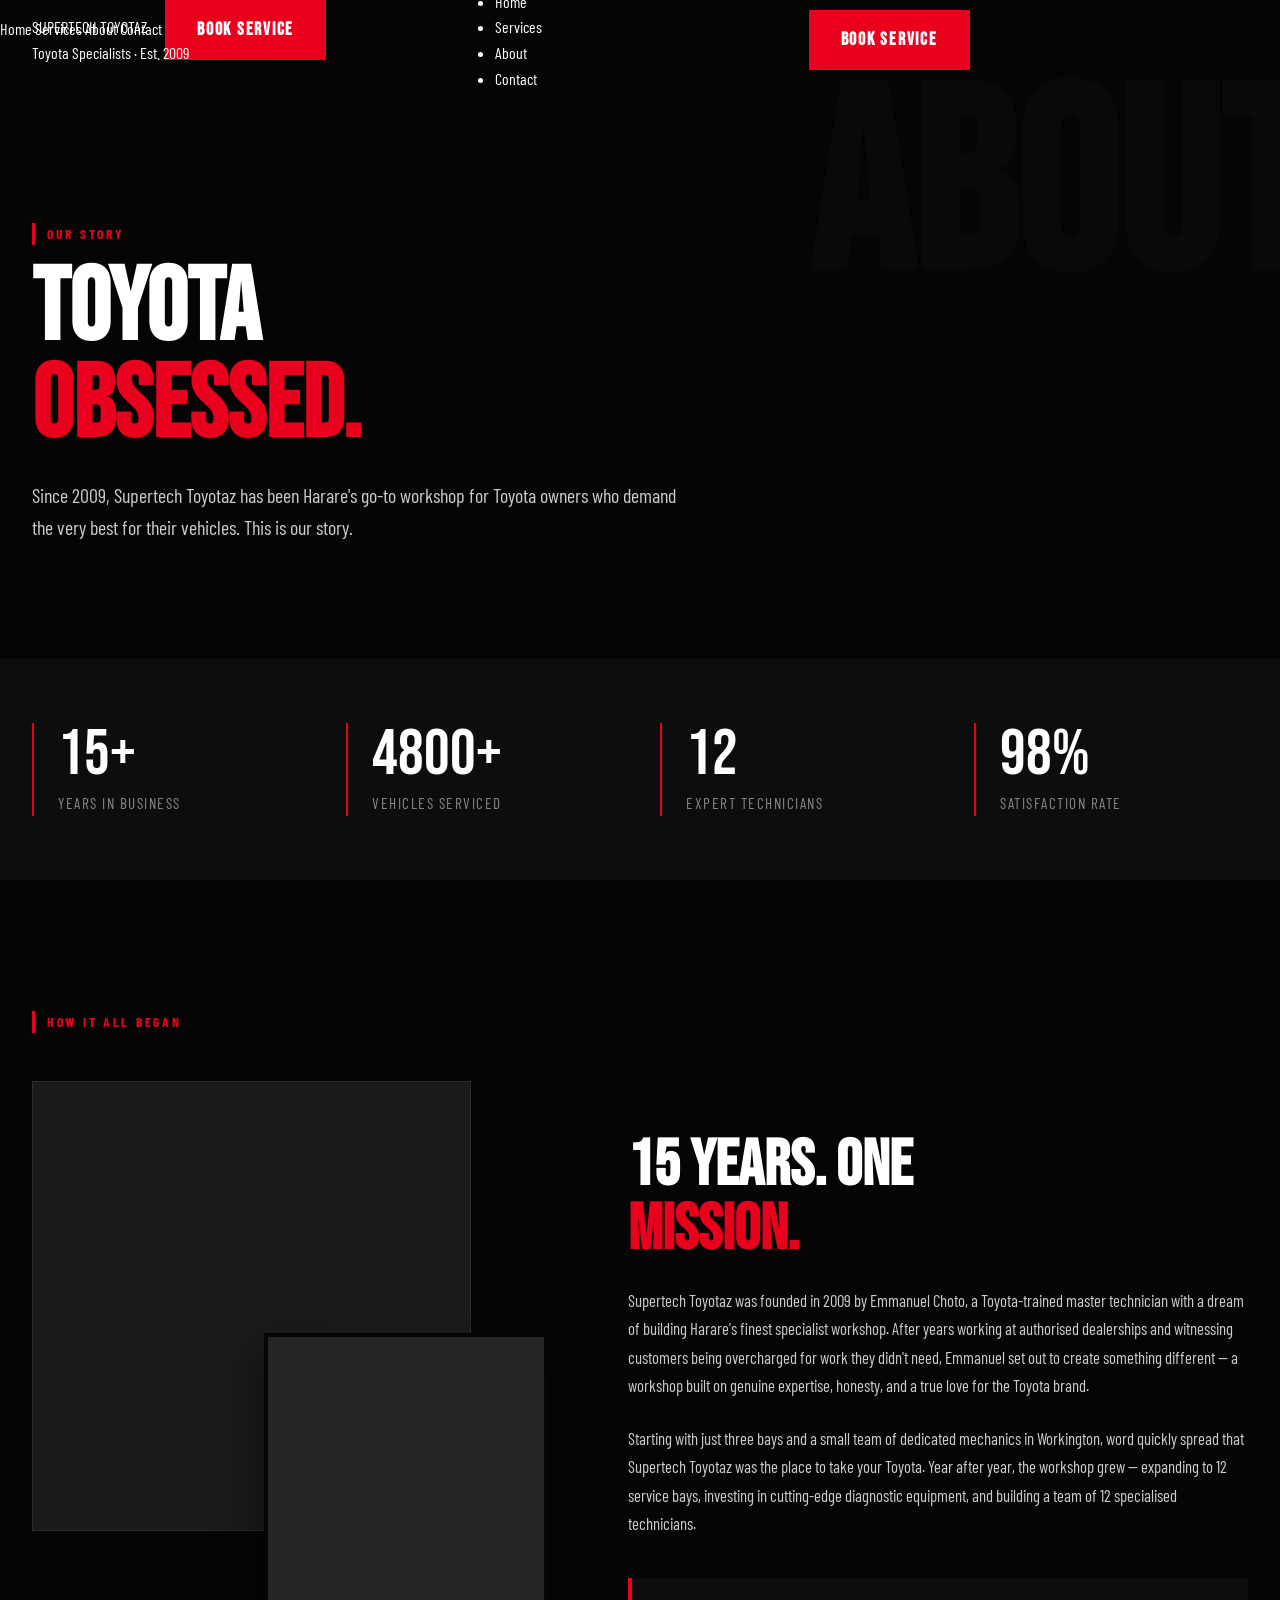
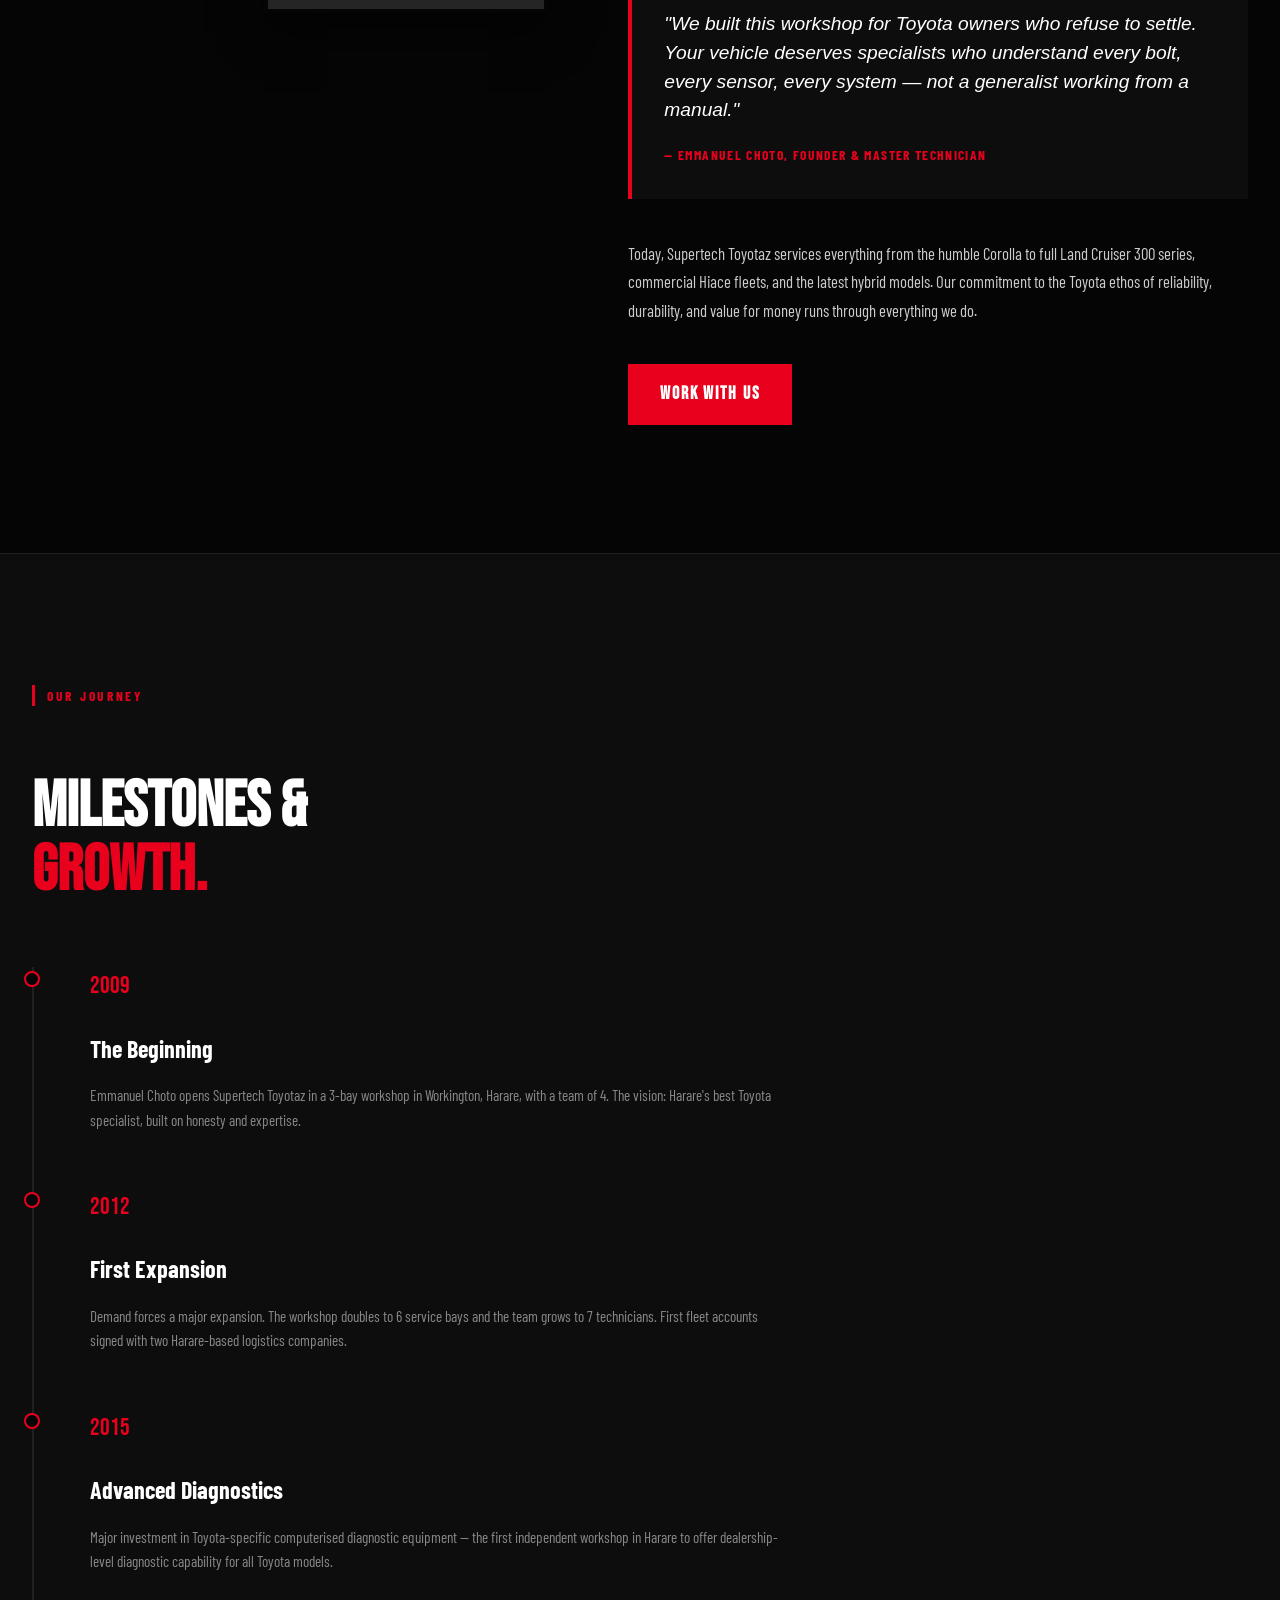
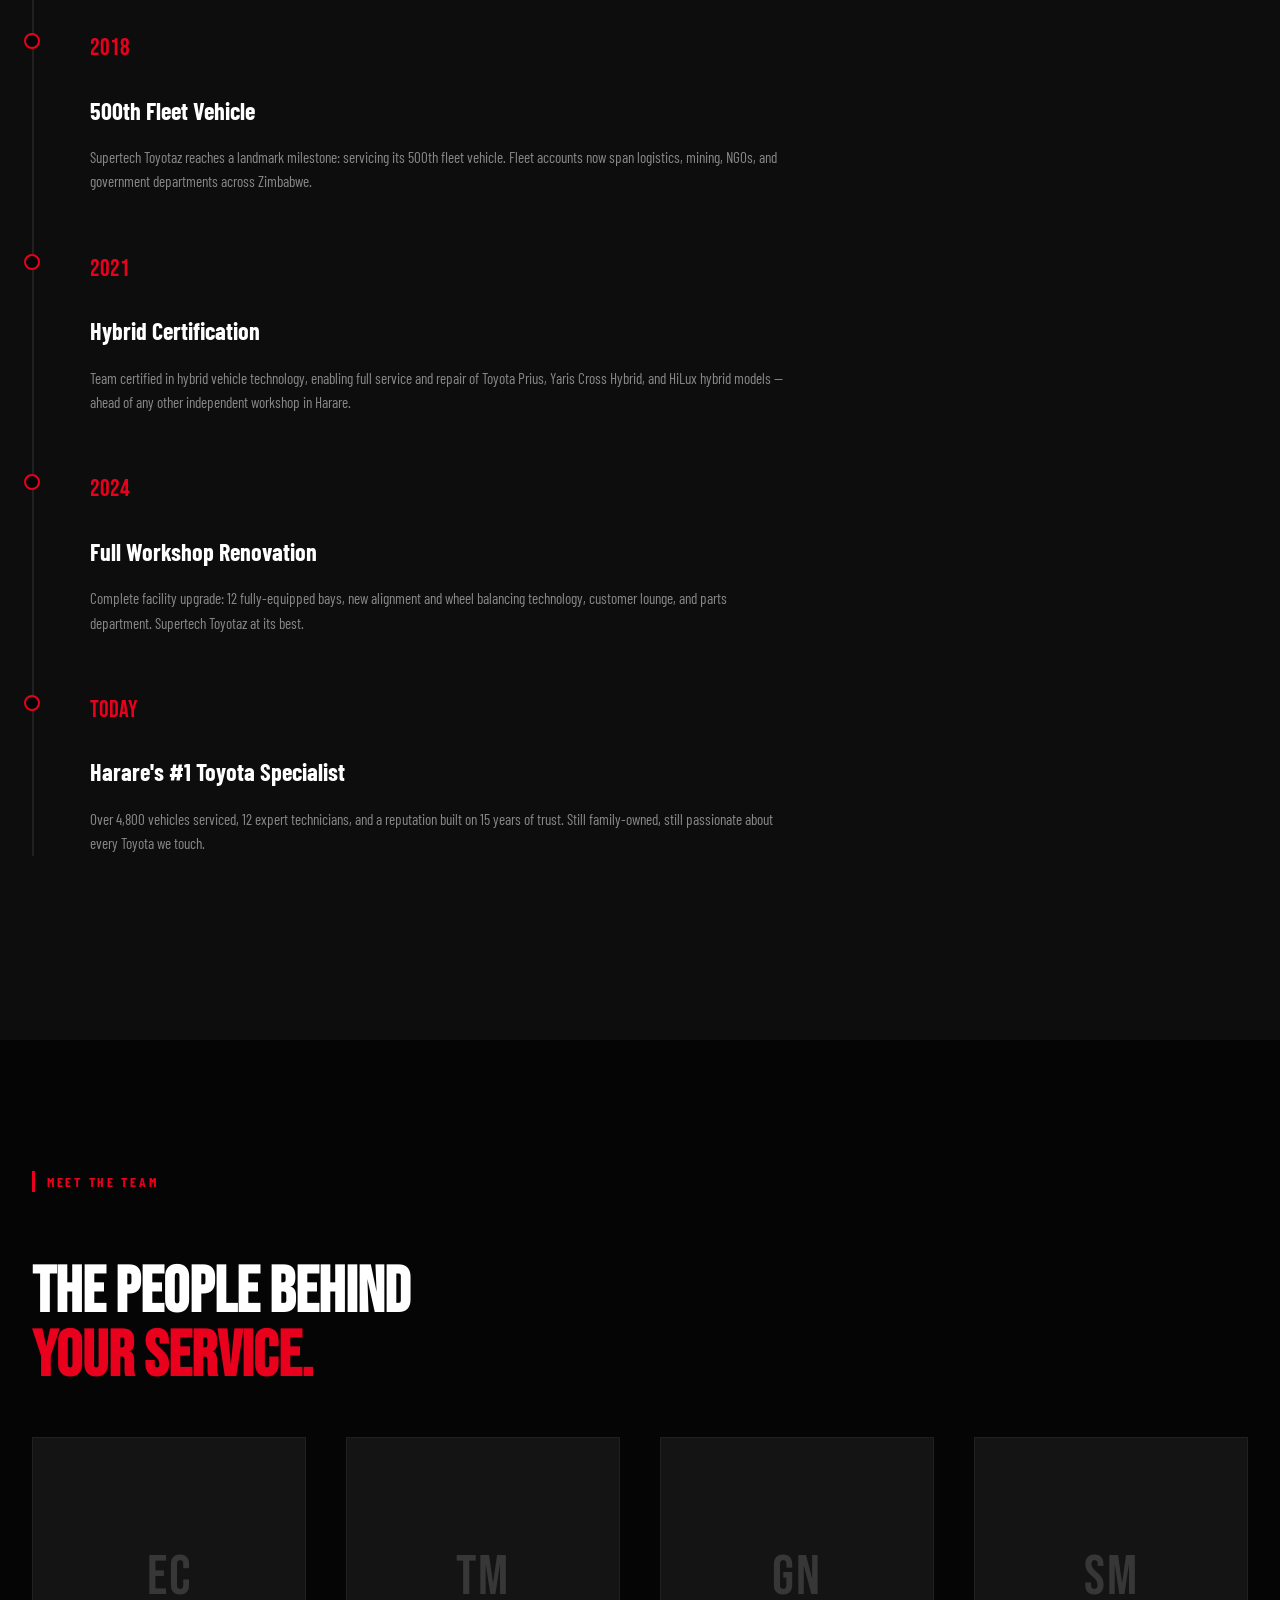
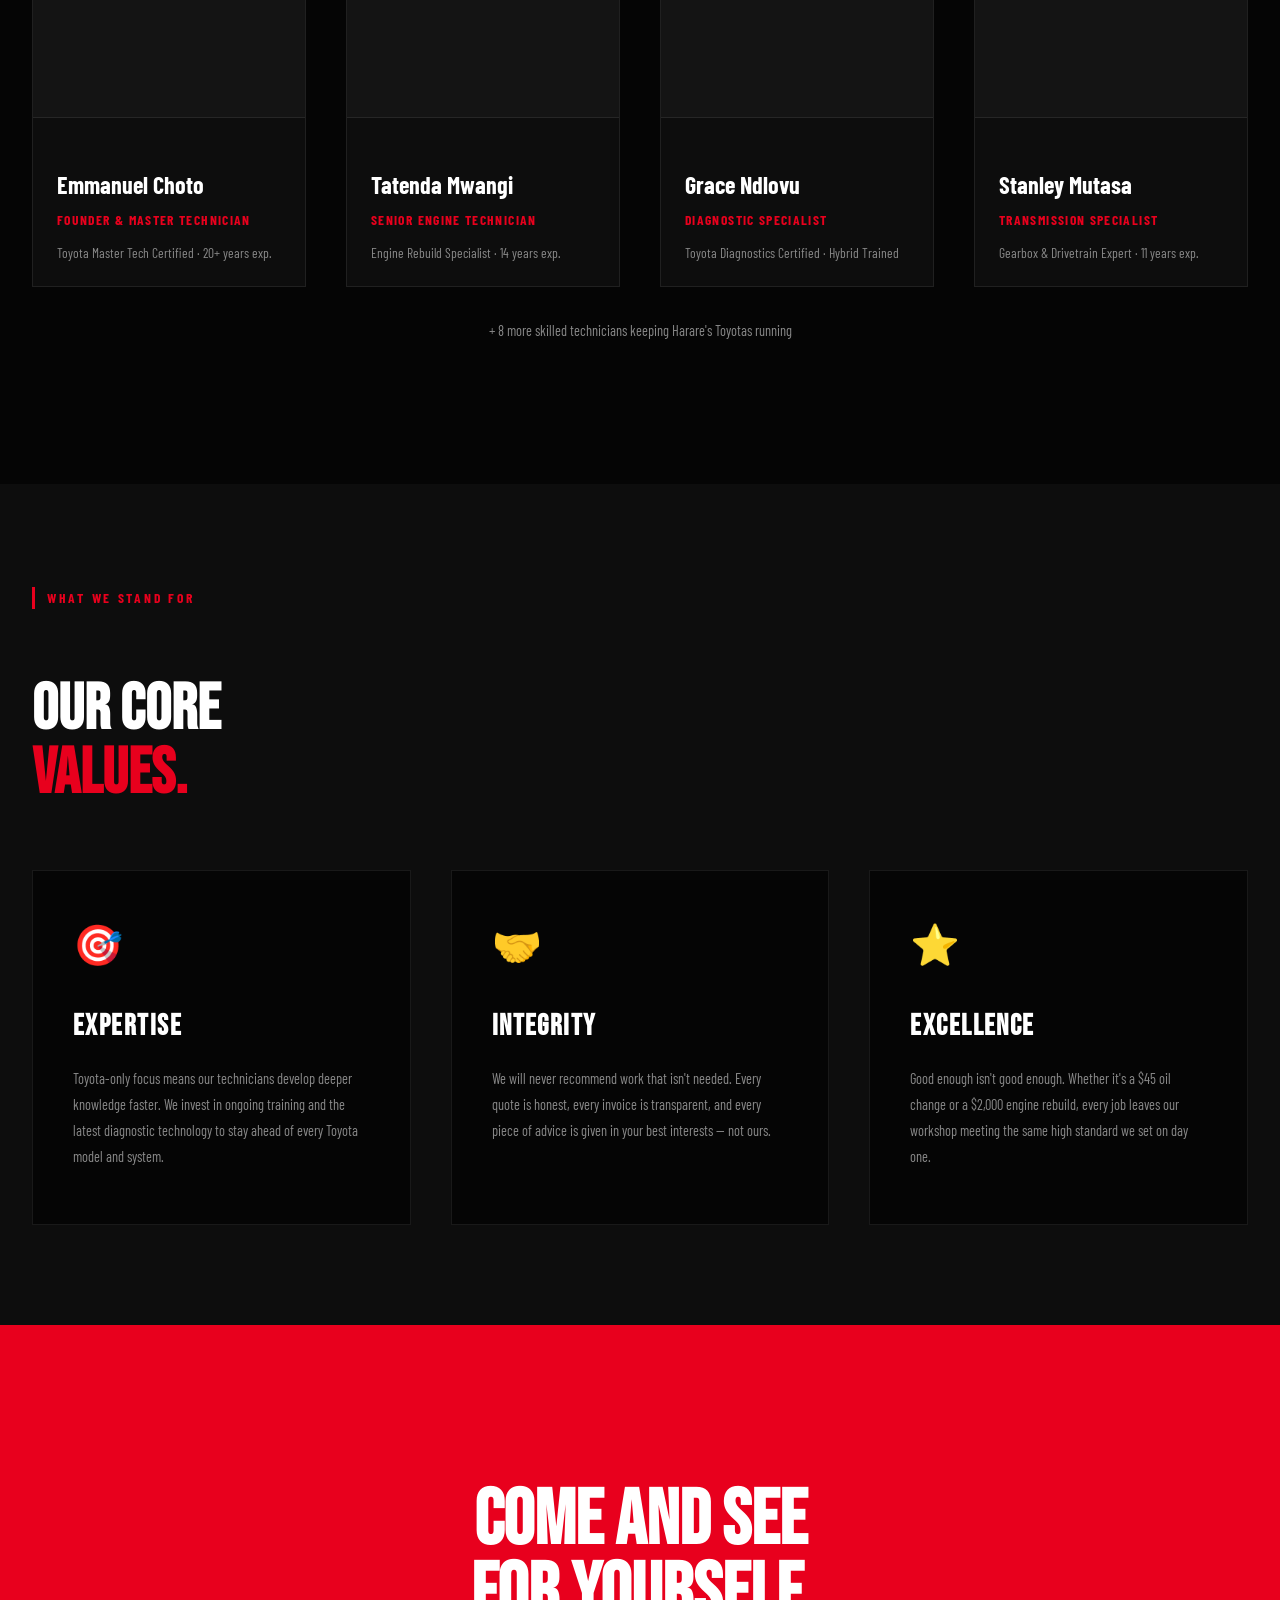
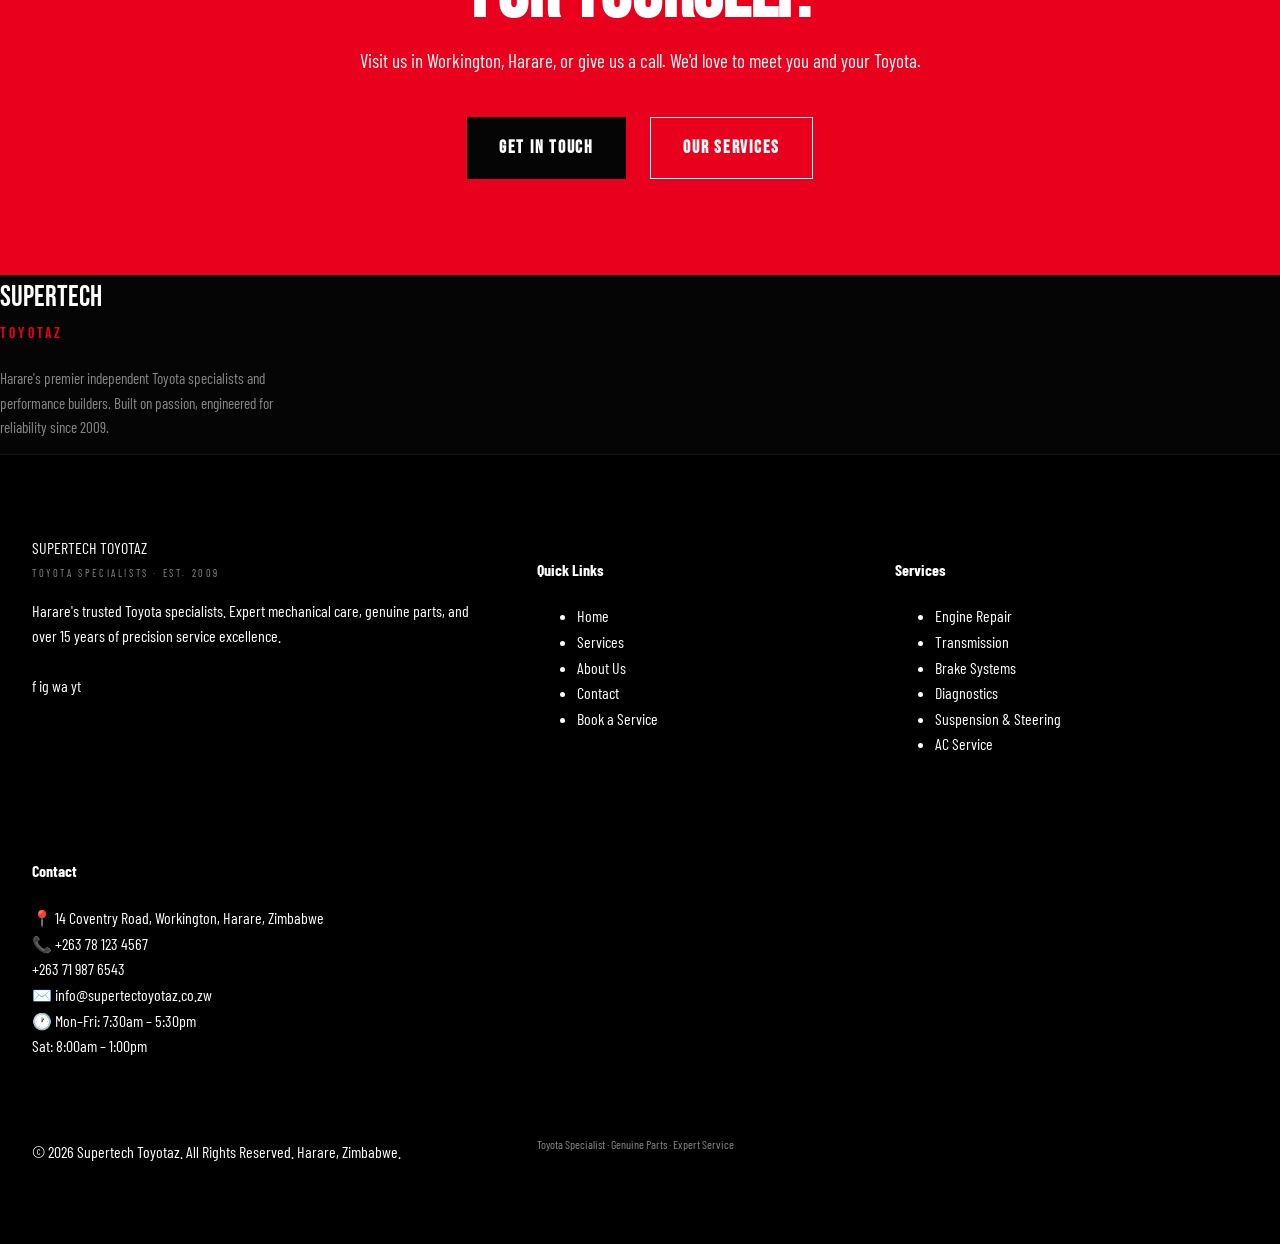
==== commit 89170eb7: "feat: Remove footer section including quick links and contact information" ====
--- a/about.html
+++ b/about.html
@@ -222,40 +222,6 @@
       </p>
     </div>
 
-    <!-- Column 2: Quick Links Navigation -->
-    <div class="footer__col">
-      <h4 class="footer__title">Quick Links</h4>
-      <ul class="footer__links">
-        <li><a href="index.html">Home</a></li>
-        <li><a href="services.html">Workshop Services</a></li>
-        <li><a href="builds.html">Our Builds</a></li>
-        <li><a href="parts.html">Parts Shop</a></li>
-        <li><a href="contact.html">Book a Service</a></li>
-      </ul>
-    </div>
-
-    <!-- Column 3: Contact & Hours -->
-    <div class="footer__col">
-      <h4 class="footer__title">The Workshop</h4>
-      <ul class="footer__info">
-        <li><span class="icon">📍</span> Harare, Zimbabwe</li>
-        <li><span class="icon">📞</span> +263 78 123 4567</li>
-        <li><span class="icon">✉️</span> info@supertechtoyotaz.com</li>
-        <li><span class="icon">🕒</span> Mon - Fri: 8:00 AM - 5:00 PM</li>
-        <li><span class="icon">🕒</span> Sat: 8:00 AM - 1:00 PM</li>
-      </ul>
-    </div>
-
-  </div>
-
-  <!-- Bottom Bar (Copyright) -->
-  <div class="footer__bottom">
-    <div class="footer__bottom-container">
-      <p>&copy; 2026 Supertech Toyotaz. All Rights Reserved.</p>
-      <p>Engineered by <a href="#" class="footer__dev-link">Edvusae</a></p>
-    </div>
-  </div>
-</footer>
 
   <script src="js/global.js"></script>
   <script src="js/pages.js"></script>
--- a/css/pages.css
+++ b/css/pages.css
@@ -1,76 +1,613 @@
-/* ---- CONTACT PAGE LAYOUT ---- */
-.contact-layout {
+/* ==========================================
+   SUPERTECH TOYOTAZ — ABOUT PAGE STYLES
+   File: css/pages.css
+   ========================================== */
+
+/* --- ROOT UTILITIES & DESIGN SYSTEM TOKENS --- */
+:root {
+  --red: #E8001D;
+  --dark-1: #050505;
+  --dark-2: #0d0d0d;
+  --dark-3: #141414;
+  --white: #ffffff;
+  --grey: #888888;
+  --grey-light: #cccccc;
+  --border-color: rgba(255, 255, 255, 0.08);
+  --max-w: 1400px;
+  --gutter: 2rem;
+  --ff-display: 'Bebas Neue', sans-serif;
+  --ff-body: 'Barlow Condensed', sans-serif;
+  --ts-base: all 0.4s cubic-bezier(0.165, 0.84, 0.44, 1);
+}
+
+/* Base Body Override Guard */
+body.noise {
+  background-color: var(--dark-1);
+  color: var(--white);
+  font-family: var(--ff-body);
+  margin: 0;
+  padding: 0;
+  overflow-x: hidden;
+}
+
+/* Layout Container Reset */
+.container {
+  width: 100%;
+  max-width: var(--max-w);
+  margin: 0 auto;
+  padding-inline: var(--gutter);
+  box-sizing: border-box;
+}
+
+/* Typography Defaults */
+.h1 {
+  font-family: var(--ff-display);
+  font-size: clamp(3.5rem, 8vw, 6.5rem);
+  line-height: 0.95;
+  text-transform: uppercase;
+  margin: 0 0 1.5rem 0;
+  color: var(--white);
+}
+
+.h2 {
+  font-family: var(--ff-display);
+  font-size: clamp(2.5rem, 5vw, 4rem);
+  line-height: 1;
+  text-transform: uppercase;
+  margin-bottom: 1.5rem;
+  color: var(--white);
+}
+
+.h3 {
+  font-family: var(--ff-display);
+  font-size: 1.8rem;
+  letter-spacing: 0.05em;
+  color: var(--white);
+  text-transform: uppercase;
+}
+
+/* Section Labels */
+.section-label {
+  display: inline-block;
+  color: var(--red);
+  font-weight: 700;
+  font-size: 0.85rem;
+  letter-spacing: 0.2em;
+  text-transform: uppercase;
+  margin-bottom: 1rem;
+  border-left: 3px solid var(--red);
+  padding-left: 12px;
+}
+
+/* ==========================================
+   1. PAGE HERO
+   ========================================== */
+.page-hero {
+  position: relative;
+  padding: 10rem var(--gutter) 6rem;
+  max-width: var(--max-w);
+  margin: 0 auto;
+  background: var(--dark-1);
+  overflow: hidden;
+}
+
+.page-hero .bg-text {
+  position: absolute;
+  top: 2rem;
+  right: -2rem;
+  font-family: var(--ff-display);
+  font-size: clamp(8rem, 20vw, 18rem);
+  color: rgba(255, 255, 255, 0.02);
+  line-height: 0.8;
+  user-select: none;
+  pointer-events: none;
+  font-weight: 900;
+}
+
+.page-hero p {
+  font-size: 1.25rem;
+  color: var(--grey-light);
+  max-width: 650px;
+  line-height: 1.6;
+}
+
+/* ==========================================
+   2. STATS SECTION
+   ========================================== */
+.stats-section {
+  background: var(--dark-2);
+  border-y: 1px solid var(--border-color);
+  padding-block: 4rem;
+}
+
+.stats-inner {
+  max-width: var(--max-w);
+  margin: 0 auto;
+  padding-inline: var(--gutter);
+  display: grid;
+  grid-template-columns: repeat(auto-fit, minmax(220px, 1fr));
+  gap: 2.5rem;
+}
+
+.stat-item {
+  border-left: 2px solid var(--red);
+  padding-left: 1.5rem;
+}
+
+.stat-item .number {
+  font-family: var(--ff-display);
+  font-size: clamp(3rem, 5vw, 4.5rem);
+  color: var(--white);
+  line-height: 1;
+  margin-bottom: 0.25rem;
+}
+
+.stat-item .label {
+  color: var(--grey);
+  font-size: 0.95rem;
+  text-transform: uppercase;
+  letter-spacing: 0.1em;
+}
+
+/* ==========================================
+   3. STORY SECTION
+   ========================================== */
+.story-section {
+  padding-block: 8rem;
+  max-width: var(--max-w);
+  margin: 0 auto;
+  padding-inline: var(--gutter);
+}
+
+.story-layout {
   display: grid;
   grid-template-columns: 1fr 1.2fr;
   gap: 5rem;
-  padding: clamp(4rem, 10vw, 8rem) var(--gutter);
-  max-width: var(--max-w);
-  margin: 0 auto;
   align-items: start;
-}
-
-/* Info Column */
-.contact-details {
-  display: flex;
-  flex-direction: column;
+  margin-top: 2rem;
+}
+
+/* Visual Collage Wrapper */
+.story-visual {
+  position: relative;
+  min-height: 500px;
+}
+
+.story-img-main {
+  width: 85%;
+  height: 450px;
+  background: #1a1a1a url('../img/workshop-main.jpg') center/cover no-repeat;
+  border: 1px solid var(--border-color);
+  position: relative;
+}
+
+.story-img-accent {
+  position: absolute;
+  bottom: -2rem;
+  right: 0;
+  width: 55%;
+  height: 280px;
+  background: #252525 url('../img/workshop-accent.jpg') center/cover no-repeat;
+  border: 4px solid var(--dark-1);
+  box-shadow: 0 20px 40px rgba(0,0,0,0.5);
+}
+
+.story-text p {
+  color: var(--grey-light);
+  font-size: 1.05rem;
+  line-height: 1.7;
+  margin-bottom: 1.5rem;
+}
+
+/* Master Tech Blockquote */
+.story-quote {
+  background: var(--dark-2);
+  border-left: 4px solid var(--red);
+  padding: 2rem;
+  margin-block: 2.5rem;
+}
+
+.story-quote blockquote {
+  margin: 0 0 1rem 0;
+  font-size: 1.2rem;
+  font-style: italic;
+  color: var(--white);
+  line-height: 1.5;
+}
+
+.story-quote cite {
+  font-family: var(--ff-body);
+  font-size: 0.85rem;
+  color: var(--red);
+  text-transform: uppercase;
+  letter-spacing: 0.1em;
+  font-style: normal;
+  font-weight: 700;
+}
+
+/* Buttons */
+.btn {
+  display: inline-flex;
+  align-items: center;
+  gap: 12px;
+  padding: 1rem 2rem;
+  font-family: var(--ff-display);
+  font-size: 1.1rem;
+  text-transform: uppercase;
+  letter-spacing: 0.1em;
+  text-decoration: none;
+  transition: var(--ts-base);
+  cursor: pointer;
+}
+
+.btn-primary {
+  background: var(--red);
+  color: var(--white);
+}
+
+.btn-primary:hover {
+  background: #ff1a35;
+  transform: translateY(-3px);
+  box-shadow: 0 10px 25px rgba(232, 0, 29, 0.3);
+}
+
+.btn-dark {
+  background: var(--dark-1);
+  color: var(--white);
+}
+
+.btn-dark:hover {
+  background: var(--white);
+  color: var(--dark-1);
+}
+
+.btn-outline {
+  border: 1px solid var(--white);
+  color: var(--white);
+}
+
+.btn-outline:hover {
+  background: var(--white);
+  color: var(--dark-1);
+}
+
+/* ==========================================
+   4. TIMELINE SECTION
+   ========================================== */
+.timeline-section {
+  background: var(--dark-2);
+  padding-block: 8rem;
+  border-top: 1px solid var(--border-color);
+}
+
+.timeline-inner {
+  max-width: var(--max-w);
+  margin: 0 auto;
+  padding-inline: var(--gutter);
+}
+
+.timeline {
+  position: relative;
+  margin-top: 4rem;
+  padding-left: 2rem;
+  border-left: 2px solid var(--border-color);
+}
+
+.timeline-item {
+  position: relative;
+  margin-bottom: 3.5rem;
+  padding-left: 1.5rem;
+}
+
+.timeline-item::before {
+  content: '';
+  position: absolute;
+  left: -2.6rem;
+  top: 0.25rem;
+  width: 1rem;
+  height: 1rem;
+  border-radius: 50%;
+  background: var(--dark-1);
+  border: 2px solid var(--red);
+  transition: var(--ts-base);
+}
+
+.timeline-item:hover::before {
+  background: var(--red);
+  box-shadow: 0 0 15px var(--red);
+}
+
+.timeline-year {
+  font-family: var(--ff-display);
+  font-size: 1.5rem;
+  color: var(--red);
+  margin-bottom: 0.25rem;
+}
+
+.timeline-item h3 {
+  margin-bottom: 0.5rem;
+}
+
+.timeline-item p {
+  color: var(--grey);
+  max-width: 700px;
+  line-height: 1.6;
+  font-size: 0.95rem;
+}
+
+/* ==========================================
+   5. TEAM SECTION
+   ========================================== */
+.team-section {
+  padding-block: 8rem;
+  max-width: var(--max-w);
+  margin: 0 auto;
+  padding-inline: var(--gutter);
+}
+
+.team-grid {
+  display: grid;
+  grid-template-columns: repeat(auto-fit, minmax(260px, 1fr));
   gap: 2.5rem;
   margin-top: 3rem;
 }
 
-.contact-detail-item {
+.team-card {
+  background: var(--dark-2);
+  border: 1px solid var(--border-color);
+  transition: var(--ts-base);
+}
+
+.team-card:hover {
+  transform: translateY(-8px);
+  border-color: var(--red);
+}
+
+.team-photo {
+  height: 280px;
+  background: var(--dark-3);
   display: flex;
+  align-items: center;
+  justify-content: center;
+  border-bottom: 1px solid var(--border-color);
+}
+
+.team-placeholder {
+  font-family: var(--ff-display);
+  font-size: 3.5rem;
+  color: rgba(255, 255, 255, 0.15);
+  letter-spacing: 2px;
+}
+
+.team-info {
+  padding: 1.5rem;
+}
+
+.team-info h3 {
+  font-size: 1.5rem;
+  margin-bottom: 0.25rem;
+}
+
+.team-info .role {
+  color: var(--red);
+  font-size: 0.85rem;
+  text-transform: uppercase;
+  letter-spacing: 0.1em;
+  font-weight: 700;
+  margin-bottom: 0.75rem;
+}
+
+.team-info .certs {
+  color: var(--grey);
+  font-size: 0.85rem;
+  line-height: 1.4;
+}
+
+/* ==========================================
+   6. VALUES SECTION (GRID 3)
+   ========================================== */
+.grid-3 {
+  display: grid;
+  grid-template-columns: repeat(auto-fit, minmax(300px, 1fr));
+  gap: 2.5rem;
+}
+
+.card {
+  background: var(--dark-1);
+  border: 1px solid var(--border-color);
+  padding: 2.5rem;
+  transition: var(--ts-base);
+}
+
+.card:hover {
+  border-color: var(--red);
+  transform: translateY(-5px);
+}
+
+/* ==========================================
+   7. CTA BANNER
+   ========================================== */
+.cta-banner {
+  background: var(--red);
+  padding-block: 6rem;
+  text-align: center;
+  color: var(--white);
+  padding-inline: var(--gutter);
+}
+
+.cta-banner h2 {
+  font-family: var(--ff-display);
+  font-size: clamp(3rem, 6vw, 5rem);
+  line-height: 0.95;
+  text-transform: uppercase;
+  margin-bottom: 1rem;
+}
+
+.cta-banner p {
+  font-size: 1.2rem;
+  max-width: 600px;
+  margin: 0 auto 2.5rem;
+}
+
+.cta-btns {
+  display: flex;
+  justify-content: center;
   gap: 1.5rem;
-}
-
-.contact-detail-icon {
-  font-size: 1.5rem;
-  color: var(--clr-red);
-  background: rgba(var(--clr-red-rgb), 0.1);
-  width: 50px; height: 50px;
-  display: grid; place-items: center;
-  flex-shrink: 0;
-}
-
-/* Booking Form Wrapper */
-.contact-form-wrap {
-  background: var(--clr-dark-2);
-  padding: 3.5rem;
-  border: 1px solid rgba(255,255,255,0.05);
-  position: relative;
-}
-
-.form-header { margin-bottom: 2.5rem; }
-.form-header h3 { font-family: var(--ff-display); font-size: 2.5rem; text-transform: uppercase; }
-
-.form-group { margin-bottom: 1.5rem; }
-.form-group label {
+  flex-wrap: wrap;
+}
+
+/* ==========================================
+   8. FOOTER STYLES
+   ========================================== */
+footer {
+  background: #000000;
+  border-top: 1px solid var(--border-color);
+  padding-top: 5rem;
+}
+
+/* Target footer containers cleanly using class or direct structure */
+footer > div:not(.footer__bottom) {
+  max-width: var(--max-w);
+  margin: 0 auto;
+  padding-inline: var(--gutter);
+  display: grid;
+  grid-template-columns: 1.5fr 1fr 1.2fr;
+  gap: 4rem;
+  padding-bottom: 4rem;
+}
+
+.footer__col .logo-text {
+  font-family: var(--ff-display);
+  font-size: 1.8rem;
+  color: var(--white);
   display: block;
-  font-family: var(--ff-cond);
-  font-size: 0.8rem;
-  text-transform: uppercase;
-  letter-spacing: 0.1em;
-  color: var(--clr-grey);
-  margin-bottom: 0.5rem;
-}
-
-.form-group input, 
-.form-group select, 
-.form-group textarea {
-  width: 100%;
-  padding: 1rem;
-  background: var(--clr-black);
-  border: 1px solid #333;
-  color: var(--clr-white);
-  font-family: var(--ff-body);
-}
-
-.form-row {
-  display: grid;
-  grid-template-columns: 1fr 1fr;
-  gap: 1rem;
-}
-
+}
+
+.footer__col .logo-sub {
+  font-family: var(--ff-display);
+  font-size: 1rem;
+  color: var(--red);
+  letter-spacing: 0.2em;
+  display: block;
+}
+
+.footer__description {
+  color: var(--grey);
+  font-size: 0.95rem;
+  line-height: 1.6;
+  margin-top: 1.2rem;
+  max-width: 320px;
+}
+
+.footer__title {
+  font-family: var(--ff-display);
+  font-size: 1.4rem;
+  color: var(--white);
+  text-transform: uppercase;
+  margin-bottom: 1.5rem;
+  letter-spacing: 1px;
+}
+
+.footer__links, 
+.footer__info {
+  list-style: none;
+  padding: 0;
+  margin: 0;
+}
+
+.footer__links li {
+  margin-bottom: 0.75rem;
+}
+
+.footer__links a {
+  color: var(--grey);
+  text-decoration: none;
+  font-size: 0.95rem;
+  transition: color 0.2s ease;
+}
+
+.footer__links a:hover {
+  color: var(--red);
+}
+
+.footer__info li {
+  color: var(--grey);
+  font-size: 0.95rem;
+  margin-bottom: 0.75rem;
+  display: flex;
+  align-items: center;
+  gap: 10px;
+}
+
+.footer__bottom {
+  border-top: 1px solid var(--border-color);
+  background: #030303;
+  padding-block: 1.5rem;
+}
+
+.footer__bottom-container {
+  max-width: var(--max-w);
+  margin: 0 auto;
+  padding-inline: var(--gutter);
+  display: flex;
+  justify-content: space-between;
+  align-items: center;
+  font-size: 0.85rem;
+  color: var(--grey);
+}
+
+.footer__dev-link {
+  color: var(--white);
+  text-decoration: none;
+  font-weight: 700;
+}
+
+.footer__dev-link:hover {
+  color: var(--red);
+}
+
+/* ==========================================
+   9. RESPONSIVE BREAKPOINTS
+   ========================================== */
 @media (max-width: 992px) {
-  .contact-layout { grid-template-columns: 1fr; gap: 4rem; }
-  .contact-form-wrap { padding: 2rem; }
+  .story-layout {
+    grid-template-columns: 1fr;
+    gap: 3rem;
+  }
+
+  .story-visual {
+    min-height: 380px;
+  }
+
+  .story-img-main {
+    width: 100%;
+    height: 350px;
+  }
+
+  .story-img-accent {
+    width: 50%;
+    height: 200px;
+    bottom: -1rem;
+  }
+
+  footer > div:not(.footer__bottom) {
+    grid-template-columns: 1fr;
+    gap: 2.5rem;
+  }
+}
+
+@media (max-width: 600px) {
+  .timeline {
+    padding-left: 1.5rem;
+  }
+  
+  .timeline-item {
+    padding-left: 0.5rem;
+  }
+
+  .footer__bottom-container {
+    flex-direction: column;
+    gap: 0.5rem;
+    text-align: center;
+  }
 }
